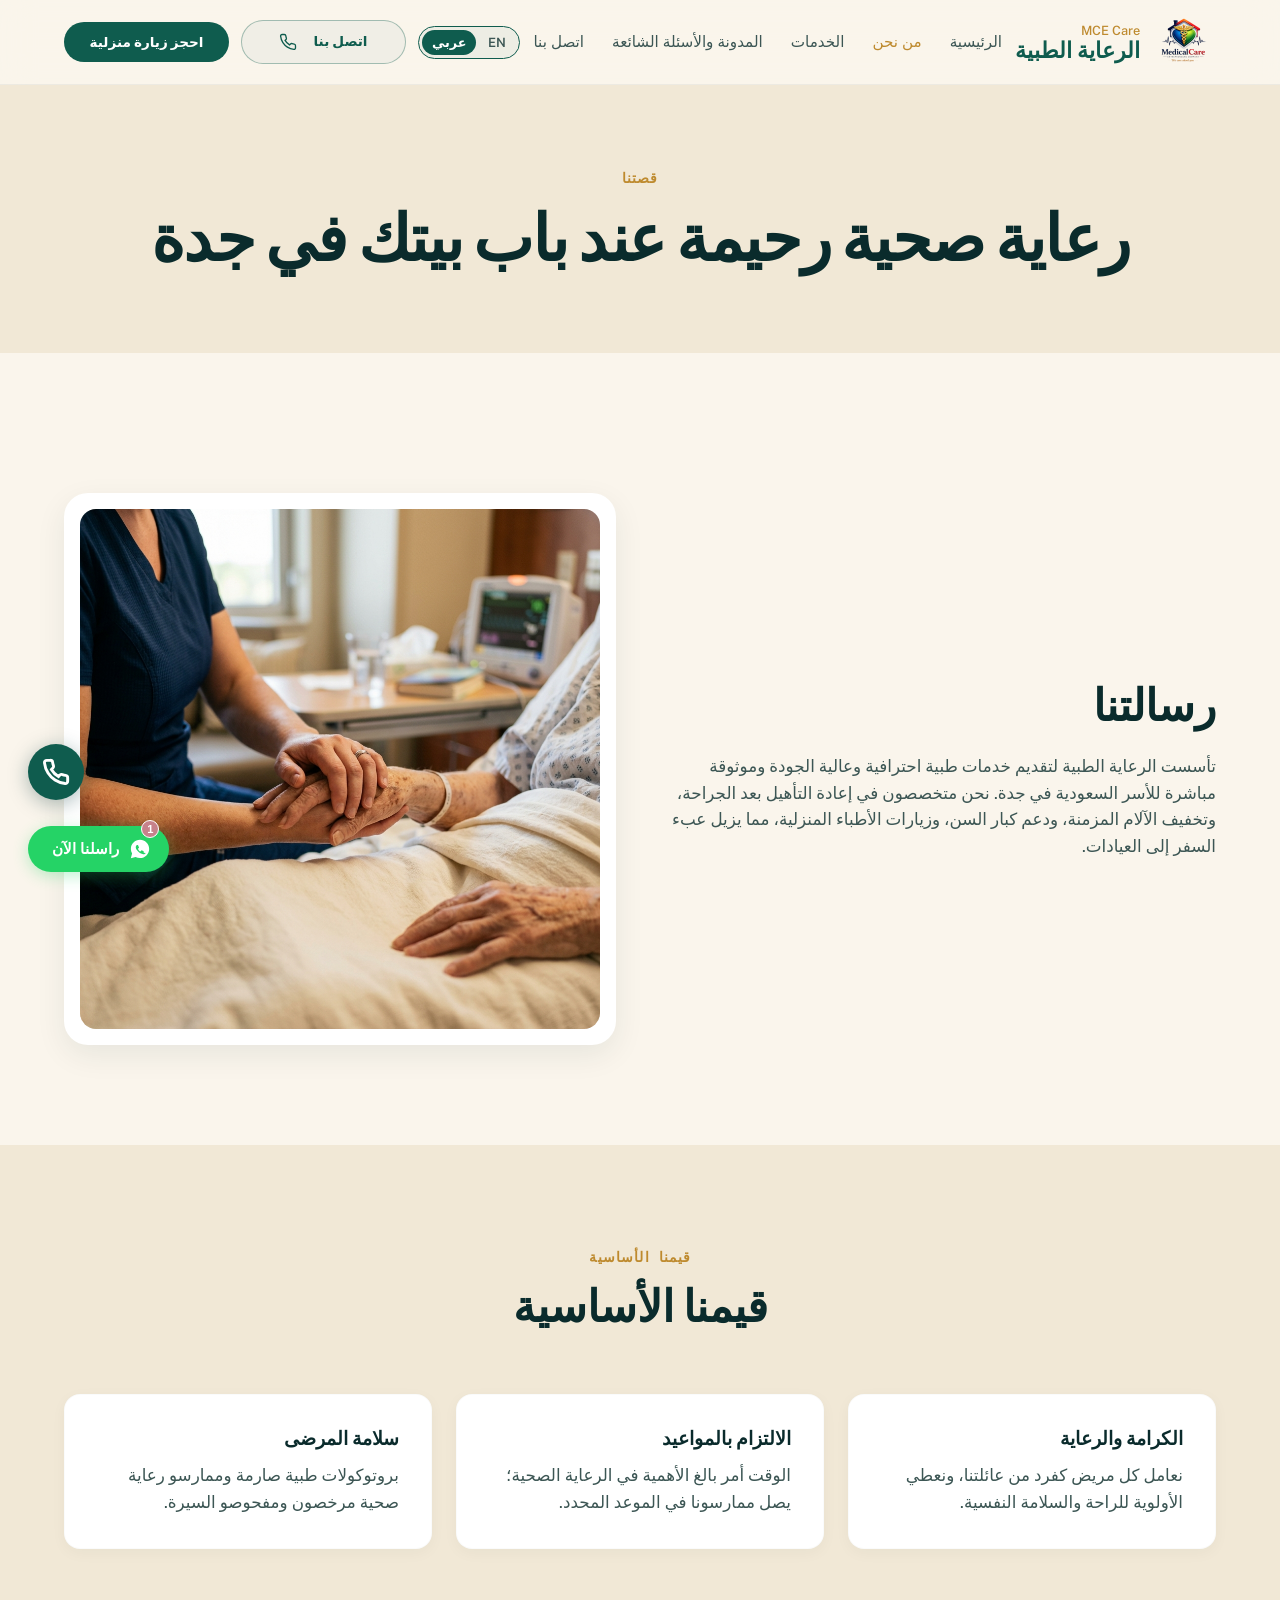
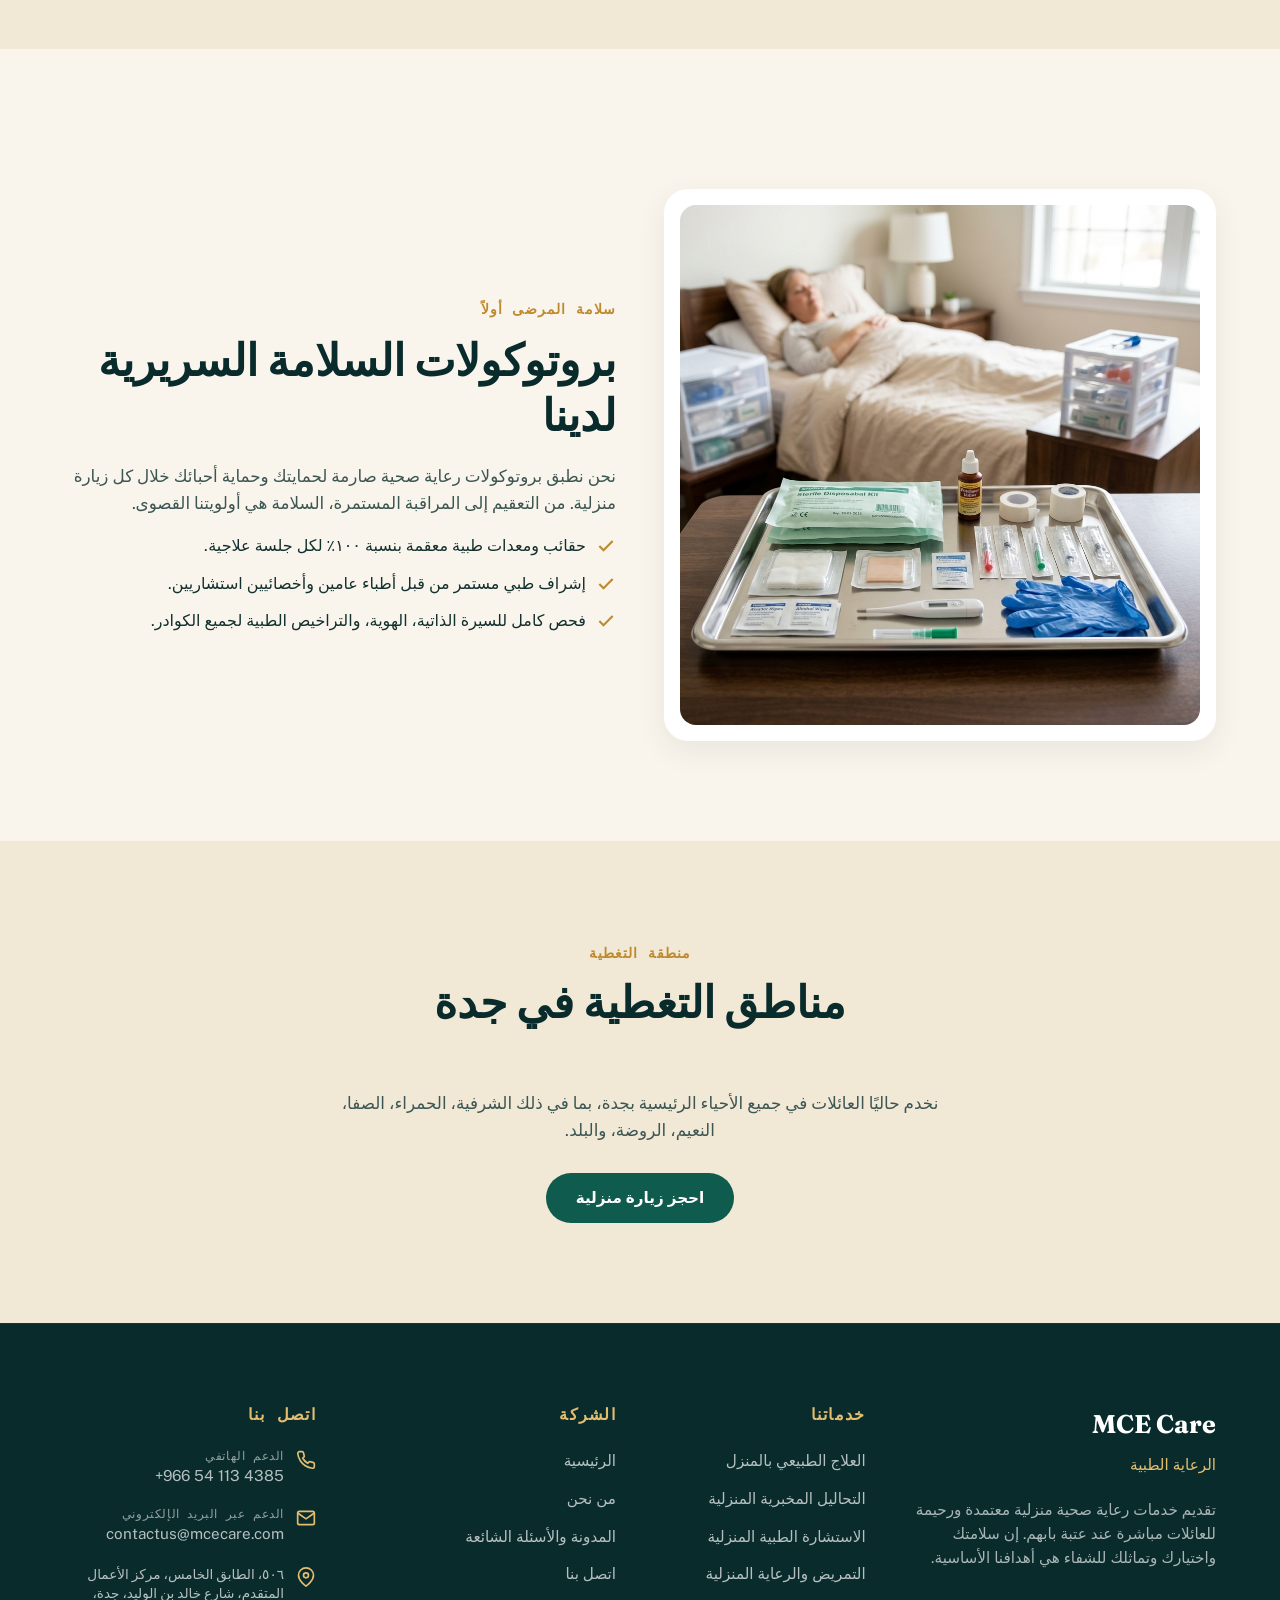
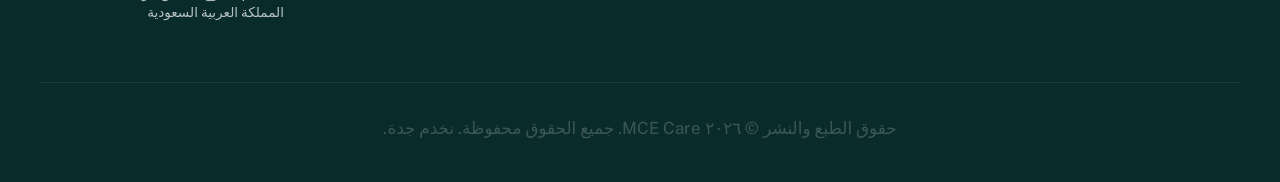
==== about.html @ 20ec8007 "Update trust bar assurances, landline, working hours, address format, remove map, and update Home La" ====
<!DOCTYPE html>
<html lang="ar" data-lang="ar" dir="rtl">
<head>
  <!-- Google tag (gtag.js) -->
  <script async src="https://www.googletagmanager.com/gtag/js?id=G-7KEHY1FRST"></script>
  <script>
    window.dataLayer = window.dataLayer || [];
    function gtag(){dataLayer.push(arguments);}
    gtag('js', new Date());

    gtag('config', 'G-7KEHY1FRST');
  </script>
  <meta charset="UTF-8">
  <meta name="viewport" content="width=device-width, initial-scale=1.0">
  
  <!-- Basic SEO -->
  <title>About Us | MCE Care Home Healthcare Jeddah</title>
  <meta name="description" content="Learn about MCE Care's mission, values, and verified healthcare professionals offering home visit services across Jeddah.">
  <meta name="keywords" content="about MCE Care, home healthcare jeddah, home nursing jeddah, medical team jeddah">
  <meta name="author" content="MCE Care">

  <!-- Inline Script to Prevent FOUC -->
  <script>
    (function() {
      const savedLang = localStorage.getItem('preferred-lang') || 'ar';
      document.documentElement.setAttribute('lang', savedLang);
      document.documentElement.setAttribute('data-lang', savedLang);
      document.documentElement.setAttribute('dir', savedLang === 'ar' ? 'rtl' : 'ltr');
    })();
  </script>

  <!-- Favicon -->
  <link rel="icon" type="image/png" href="Public/fav.png">

  <!-- Google Fonts -->
  <link rel="preconnect" href="https://fonts.googleapis.com">
  <link rel="preconnect" href="https://fonts.gstatic.com" crossorigin>
  <link href="https://fonts.googleapis.com/css2?family=Fraunces:ital,opsz,wght@0,9..144,400..700;1,9..144,400..700&family=IBM+Plex+Mono:wght@400;500;600&family=Public+Sans:ital,wght@0,300..900;1,300..900&display=swap" rel="stylesheet">

  <!-- Stylesheet -->
  <link rel="stylesheet" href="css/style.css?v=2">
</head>
<body>

  <!-- Preloader Screen -->
  <div id="preloader" aria-label="Loading Website" role="status" aria-live="polite">
    <div class="preloader-content">
      <img src="Public/presentlogo.png" alt="MCE Care Logo" class="preloader-logo">
      <div class="preloader-spinner-container">
        <div class="preloader-spinner"></div>
      </div>
    </div>
  </div>

  <!-- HEADER -->
  <header class="header" role="banner">
    <div class="container header-container">
      <a href="index.html" class="logo" aria-label="MCE Care Home Page">
        <img src="Public/presentlogo.png" alt="MCE Care Logo" class="logo-img">
        <span class="logo-text">
          <span class="logo-text-en">MCE Care</span>
          <span class="logo-arabic">الرعاية الطبية</span>
        </span>
      </a>

      <nav class="nav-desktop" role="navigation" aria-label="Desktop Navigation">
        <a href="index.html" class="nav-link" data-i18n="nav_home">Home</a>
        <a href="about.html" class="nav-link" data-i18n="nav_about">About Us</a>
        <a href="services.html" class="nav-link" data-i18n="nav_services">Services</a>
        <a href="blogs.html" class="nav-link" data-i18n="nav_blogs">Blogs & FAQ</a>
        <a href="contact.html" class="nav-link" data-i18n="nav_contact">Contact Us</a>
      </nav>

      <div class="header-actions-group">
        <div class="lang-toggle-pill" role="group" aria-label="Language selection">
          <button id="lang-btn-en" class="lang-toggle-btn" aria-label="Switch to English">EN</button>
          <button id="lang-btn-ar" class="lang-toggle-btn active" aria-label="Switch to Arabic">عربي</button>
        </div>
        <a href="tel:PHONE_PLACEHOLDER" class="btn btn-secondary header-cta-phone" aria-label="Call support line">
          <svg width="18" height="18" viewBox="0 0 24 24" fill="none" stroke="currentColor" stroke-width="1.75" style="display:inline-block; vertical-align: middle; margin-inline-end: 8px;">
            <path d="M22 16.92v3a2 2 0 0 1-2.18 2 19.79 19.79 0 0 1-8.63-3.07 19.5 19.5 0 0 1-6-6 19.79 19.79 0 0 1-3.07-8.67A2 2 0 0 1 4.11 2h3a2 2 0 0 1 2 1.72 12.84 12.84 0 0 0 .7 2.81 2 2 0 0 1-.45 2.11L8.09 9.91a16 16 0 0 0 6 6l1.27-1.27a2 2 0 0 1 2.11-.45 12.84 12.84 0 0 0 2.81.7A2 2 0 0 1 22 16.92z"/>
          </svg>
          <span data-i18n="btn_call">Call Us</span>
        </a>
        <button class="btn btn-primary header-cta open-modal-btn" data-i18n="btn_book">Book Now</button>
        <button id="nav-toggle-btn" class="nav-toggle" aria-expanded="false" aria-controls="mobile-menu" aria-label="Open navigation menu">
          <svg viewBox="0 0 24 24" fill="none" stroke="currentColor" stroke-width="2.5"><path d="M4 6h16M4 12h16M4 18h16"></path></svg>
        </button>
      </div>
    </div>
  </header>

  <!-- Mobile Overlay Navigation -->
  <div class="nav-mobile-overlay" id="mobile-menu" aria-hidden="true" role="dialog" aria-modal="true" aria-label="Mobile Navigation Menu">
    <button id="nav-close-btn" class="nav-mobile-close" aria-label="Close navigation menu">
      <svg fill="none" stroke="currentColor" viewBox="0 0 24 24" xmlns="http://www.w3.org/2000/svg">
        <path stroke-linecap="round" stroke-linejoin="round" stroke-width="2.5" d="M6 18L18 6M6 6l12 12"></path>
      </svg>
    </button>
    <a href="index.html" class="nav-link mobile-nav-item" data-i18n="nav_home">Home</a>
    <a href="about.html" class="nav-link mobile-nav-item" data-i18n="nav_about">About Us</a>
    <a href="services.html" class="nav-link mobile-nav-item" data-i18n="nav_services">Services</a>
    <a href="blogs.html" class="nav-link mobile-nav-item" data-i18n="nav_blogs">Blogs & FAQ</a>
    <a href="contact.html" class="nav-link mobile-nav-item" data-i18n="nav_contact">Contact Us</a>
    <button class="btn btn-primary open-modal-btn mobile-nav-item" style="width: 100%; max-width: 280px; margin-top: 16px;" data-i18n="btn_book">Book Now</button>
  </div>

  <main role="main">
    
    <!-- ABOUT HERO -->
    <section class="about-hero">
      <div class="container">
        <span class="hero-eyebrow" data-i18n="about_eyebrow">Our Story</span>
        <h1 class="hero-title" style="margin-top: 12px;" data-i18n="about_title">Compassionate care at your doorstep in Jeddah</h1>
      </div>
    </section>

    <!-- MISSION & VALUES -->
    <section class="container section-padding reveal">
      <div class="about-grid">
        <div>
          <h2 class="section-title" style="margin-bottom: 20px;" data-i18n="about_mission_title">Our Mission</h2>
          <p data-i18n="about_mission_desc">Medical Care exists to bring professional, high-quality, and reliable medical services directly to families in Jeddah. We specialize in post-surgery rehabilitation, chronic pain relief, elderly support, and home doctor visits, removing the physical burden of clinic travel.</p>
        </div>
        <div class="photo-frame">
          <img src="Public/compassionate_care.png" alt="Healthcare provider holding patient's hand" loading="lazy">
        </div>
      </div>
    </section>

    <!-- CORE VALUES -->
    <section class="how-section section-padding reveal">
      <div class="container">
        <div class="section-header">
          <span class="section-eyebrow" data-i18n="about_values_title">Our Core Values</span>
          <h2 class="section-title" data-i18n="about_values_title">Our Core Values</h2>
        </div>
        <div class="values-grid">
          <div class="value-card stagger-item">
            <h3 style="color: var(--teal-deep); margin-bottom: 12px;" data-i18n="value_dignity_title">Dignity & Care</h3>
            <p data-i18n="value_dignity_desc">We treat every patient like family, prioritizing comfort and emotional well-being.</p>
          </div>
          <div class="value-card stagger-item">
            <h3 style="color: var(--teal-deep); margin-bottom: 12px;" data-i18n="value_punctuality_title">Punctuality</h3>
            <p data-i18n="value_punctuality_desc">Time is critical in healthcare; our professionals arrive as scheduled.</p>
          </div>
          <div class="value-card stagger-item">
            <h3 style="color: var(--teal-deep); margin-bottom: 12px;" data-i18n="value_safety_title">Patient Safety</h3>
            <p data-i18n="value_safety_desc">Strict medical protocols and verified licensed healthcare practitioners.</p>
          </div>
        </div>
      </div>
    </section>

    <!-- CLINICAL SAFETY STANDARDS -->
    <section class="container section-padding reveal">
      <div class="about-grid">
        <div class="photo-frame">
          <img src="Public/clinical_safety.png" alt="Sterile clinical equipment" loading="lazy">
        </div>
        <div>
          <span class="hero-eyebrow" data-i18n="about_safety_eyebrow">Patient Safety First</span>
          <h2 class="section-title" style="margin-top: 12px; margin-bottom: 20px;" data-i18n="about_safety_title">Our Clinical Safety Protocols</h2>
          <p style="margin-bottom: 16px;" data-i18n="about_safety_desc">We enforce strict healthcare protocols to protect you and your loved ones during every home visit. From sanitization to continuous monitoring, safety is our top priority.</p>
          <ul style="list-style: none; display: flex; flex-direction: column; gap: 12px;">
            <li style="display: flex; align-items: flex-start; gap: 10px;">
              <svg width="20" height="20" viewBox="0 0 24 24" fill="none" stroke="var(--gold)" stroke-width="2.5" style="flex-shrink:0; margin-top:3px;"><polyline points="20 6 9 17 4 12"/></svg>
              <span data-i18n="about_safety_pt1">100% sterilized medical kits for every session.</span>
            </li>
            <li style="display: flex; align-items: flex-start; gap: 10px;">
              <svg width="20" height="20" viewBox="0 0 24 24" fill="none" stroke="var(--gold)" stroke-width="2.5" style="flex-shrink:0; margin-top:3px;"><polyline points="20 6 9 17 4 12"/></svg>
              <span data-i18n="about_safety_pt2">Continuous oversight by senior general physicians.</span>
            </li>
            <li style="display: flex; align-items: flex-start; gap: 10px;">
              <svg width="20" height="20" viewBox="0 0 24 24" fill="none" stroke="var(--gold)" stroke-width="2.5" style="flex-shrink:0; margin-top:3px;"><polyline points="20 6 9 17 4 12"/></svg>
              <span data-i18n="about_safety_pt3">Full background, identity, and licensing checks for all staff.</span>
            </li>
          </ul>
        </div>
      </div>
    </section>

    <!-- COVERAGE AREA -->
    <section class="how-section section-padding reveal">
      <div class="container" style="text-align: center;">
        <div class="section-header">
          <span class="section-eyebrow" data-i18n="hero_stat_cities_lbl">Coverage</span>
          <h2 class="section-title" data-i18n="about_coverage_title">Jeddah Coverage Areas</h2>
        </div>
        <p style="max-width: 600px; margin: 0 auto 30px auto;" data-i18n="about_coverage_desc">We currently serve families across all major districts of Jeddah, including Al-Sharafeyah, Al-Hamra, Al-Safa, Al-Naeem, Al-Rawdah, and Al-Balad.</p>
        <button class="btn btn-primary open-modal-btn" data-i18n="btn_book">Book Now</button>
      </div>
    </section>

  </main>

  <!-- FOOTER -->
  <footer class="footer" role="contentinfo">
    <div class="container footer-grid">
      <div class="footer-col">
        <div class="footer-logo">
          <span class="footer-logo-text">MCE Care</span>
          <span class="footer-logo-arabic">الرعاية الطبية</span>
        </div>
        <p class="footer-blurb" data-i18n="footer_blurb">Providing families with certified and compassionate home healthcare services directly at your doorstep. Your health, safety, and recovery are our primary goals.</p>
      </div>
      <div class="footer-col">
        <h3 class="footer-col-title" data-i18n="footer_title_services">Our Services</h3>
        <ul class="footer-links">
          <li><a href="services.html" class="footer-link" data-i18n="service_1_title">Physiotherapy at Home</a></li>
          <li><a href="services.html" class="footer-link" data-i18n="service_2_title">Home Lab Tests</a></li>
          <li><a href="services.html" class="footer-link" data-i18n="service_3_title">Home Consultation</a></li>
          <li><a href="services.html" class="footer-link" data-i18n="service_4_title">Home Caretaker</a></li>
        </ul>
      </div>
      <div class="footer-col">
        <h3 class="footer-col-title" data-i18n="footer_title_company">Company</h3>
        <ul class="footer-links">
          <li><a href="index.html" class="footer-link" data-i18n="nav_home">Home</a></li>
          <li><a href="about.html" class="footer-link" data-i18n="nav_about">About Us</a></li>
          <li><a href="blogs.html" class="footer-link" data-i18n="nav_blogs">Blogs & FAQ</a></li>
          <li><a href="contact.html" class="footer-link" data-i18n="nav_contact">Contact Us</a></li>
        </ul>
      </div>
      <div class="footer-col">
        <h3 class="footer-col-title" data-i18n="footer_title_contact">Contact Us</h3>
        <div class="footer-contact-item">
          <svg class="footer-contact-icon" width="20" height="20" viewBox="0 0 24 24" fill="none" stroke="currentColor" stroke-width="2" aria-hidden="true"><path d="M22 16.92v3a2 2 0 0 1-2.18 2 19.79 19.79 0 0 1-8.63-3.07 19.5 19.5 0 0 1-6-6 19.79 19.79 0 0 1-3.07-8.67A2 2 0 0 1 4.11 2h3a2 2 0 0 1 2 1.72 12.84 12.84 0 0 0 .7 2.81 2 2 0 0 1-.45 2.11L8.09 9.91a16 16 0 0 0 6 6l1.27-1.27a2 2 0 0 1 2.11-.45 12.84 12.84 0 0 0 2.81.7A2 2 0 0 1 22 16.92z"/></svg>
          <div>
            <div class="stat-label" data-i18n="footer_phone_lbl">Phone Support</div>
            <a href="tel:PHONE_PLACEHOLDER" class="phone-number">+966 54 113 4385</a>
          </div>
        </div>
        <div class="footer-contact-item">
          <svg class="footer-contact-icon" width="20" height="20" viewBox="0 0 24 24" fill="none" stroke="currentColor" stroke-width="2" aria-hidden="true"><path d="M4 4h16c1.1 0 2 .9 2 2v12c0 1.1-.9 2-2 2H4c-1.1 0-2-.9-2-2V6c0-1.1.9-2 2-2z"/><polyline points="22,6 12,13 2,6"/></svg>
          <div>
            <div class="stat-label" data-i18n="footer_email_lbl">Email Support</div>
            <a href="mailto:contactus@mcecare.com">contactus@mcecare.com</a>
          </div>
        </div>
        <div class="footer-contact-item">
          <svg class="footer-contact-icon" width="20" height="20" viewBox="0 0 24 24" fill="none" stroke="currentColor" stroke-width="2" aria-hidden="true"><path d="M21 10c0 7-9 13-9 13s-9-6-9-13a9 9 0 0 1 18 0z"/><circle cx="12" cy="10" r="3"/></svg>
          <div>
            <address style="font-style: normal; font-size: 0.85rem;" data-i18n="footer_address">
              506, 5th Floor, Advanced Business Center, Khaled Ibn Al Walid, Jeddah, KSA
            </address>
          </div>
        </div>
      </div>
    </div>
    <div class="container footer-bottom">
      <p data-i18n="footer_copyright">Copyright © 2026 MCE Care. All rights reserved. Serving Jeddah.</p>
    </div>
  </footer>

  <!-- STICKY MOBILE BOTTOM BAR -->
  <div class="sticky-mobile-bar" role="complementary" aria-label="Quick Actions">
    <div class="sticky-mobile-bar-container">
      <a href="#" class="btn btn-gold whatsapp-general-link" data-i18n="btn_book">Book Now</a>
      <a href="tel:PHONE_PLACEHOLDER" class="btn btn-secondary" style="color:var(--white); border-color:var(--white);" data-i18n="btn_call">Call Now</a>
    </div>
  </div>

  <!-- STACKED FLOATING CTAS -->
  <div class="floating-ctas-container">
    <a href="tel:PHONE_PLACEHOLDER" class="call-float" aria-label="Call MCE Care support team">
      <svg width="24" height="24" viewBox="0 0 24 24" fill="none" stroke="currentColor" stroke-width="2.5"><path d="M22 16.92v3a2 2 0 0 1-2.18 2 19.79 19.79 0 0 1-8.63-3.07 19.5 19.5 0 0 1-6-6 19.79 19.79 0 0 1-3.07-8.67A2 2 0 0 1 4.11 2h3a2 2 0 0 1 2 1.72 12.84 12.84 0 0 0 .7 2.81 2 2 0 0 1-.45 2.11L8.09 9.91a16 16 0 0 0 6 6l1.27-1.27a2 2 0 0 1 2.11-.45 12.84 12.84 0 0 0 2.81.7A2 2 0 0 1 22 16.92z"/></svg>
    </a>
  </div>

  <!-- Premium WhatsApp Chat Widget -->
  <div id="whatsapp-widget" class="wa-widget-container">
    <button id="wa-widget-btn" class="wa-widget-toggle" aria-label="Open WhatsApp Chat">
      <span class="wa-widget-badge">1</span>
      <svg viewBox="0 0 24 24" fill="currentColor" width="22" height="22"><path d="M12.012 2c-5.506 0-9.988 4.482-9.988 9.988 0 1.76.458 3.473 1.332 4.988L2 22l5.176-1.357c1.467.8 3.12 1.22 4.826 1.22l.012.001c5.506 0 9.988-4.482 9.988-9.988C22 6.482 17.518 2 12.012 2zm6.262 14.281c-.256.725-1.488 1.32-2.031 1.394-.488.066-1.125.138-3.238-.737-2.693-1.116-4.431-3.86-4.569-4.043-.131-.188-1.075-1.438-1.075-2.738 0-1.306.675-1.944.919-2.2.206-.219.544-.331.875-.331.112 0 .212.006.3.012.262.012.394.031.569.45.219.525.75 1.831.812 1.962.062.131.106.281.019.456-.088.175-.162.281-.319.462-.156.181-.331.406-.475.544-.162.156-.331.325-.144.65.188.319.831 1.369 1.781 2.219.144.131.25.162.394.212.188.062.375.05.519-.012.144-.062.619-.719.787-.962.169-.244.338-.2.569-.112.231.088 1.469.694 1.719.819.25.125.419.188.481.294.063.106.063.613-.193 1.338z"/></svg>
      <span class="wa-btn-text" data-i18n="wa_chat_btn">Chat with us</span>
    </button>
    
    <div id="wa-chat-window" class="wa-chat-card">
      <div class="wa-chat-header">
        <div class="wa-chat-avatar">
          <svg viewBox="0 0 24 24" fill="none" stroke="currentColor" stroke-width="2" width="22" height="22"><path d="M16 21v-2a4 4 0 0 0-4-4H6a4 4 0 0 0-4 4v2"/><circle cx="9" cy="7" r="4"/><path d="M22 21v-2a4 4 0 0 0-3-3.87"/><path d="M16 3.13a4 4 0 0 1 0 7.75"/></svg>
          <span class="wa-online-dot"></span>
        </div>
        <div class="wa-chat-header-info">
          <div class="wa-chat-name">MCE Care Support</div>
          <div class="wa-chat-status" data-i18n="wa_online_status">Typically replies in minutes</div>
        </div>
        <button id="wa-chat-close" class="wa-chat-close-btn" aria-label="Close Chat Window">&times;</button>
      </div>
      
      <div class="wa-chat-body">
        <div class="wa-chat-bubble">
          <div class="wa-chat-sender">MCE Care Coordinator</div>
          <div class="wa-chat-message" data-i18n="wa_welcome_msg">Hello! How can we help you today with your home healthcare booking?</div>
          <div class="wa-chat-time">Just now</div>
        </div>
      </div>
      
      <div class="wa-chat-footer">
        <a href="#" class="btn btn-primary wa-start-chat-btn whatsapp-general-link">
          <svg viewBox="0 0 24 24" fill="currentColor" width="20" height="20" style="display:inline-block; margin-inline-end: 8px; vertical-align: middle;"><path d="M12.012 2c-5.506 0-9.988 4.482-9.988 9.988 0 1.76.458 3.473 1.332 4.988L2 22l5.176-1.357c1.467.8 3.12 1.22 4.826 1.22l.012.001c5.506 0 9.988-4.482 9.988-9.988C22 6.482 17.518 2 12.012 2zm6.262 14.281c-.256.725-1.488 1.32-2.031 1.394-.488.066-1.125.138-3.238-.737-2.693-1.116-4.431-3.86-4.569-4.043-.131-.188-1.075-1.438-1.075-2.738 0-1.306.675-1.944.919-2.2.206-.219.544-.331.875-.331.112 0 .212.006.3.012.262.012.394.031.569.45.219.525.75 1.831.812 1.962.062.131.106.281.019.456-.088.175-.162.281-.319.462-.156.181-.331.406-.475.544-.162.156-.331.325-.144.65.188.319.831 1.369 1.781 2.219.144.131.25.162.394.212.188.062.375.05.519-.012.144-.062.619-.719.787-.962.169-.244.338-.2.569-.112.231.088 1.469.694 1.719.819.25.125.419.188.481.294.063.106.063.613-.193 1.338z"/></svg>
          <span data-i18n="wa_start_chat">Start Chat on WhatsApp</span>
        </a>
      </div>
    </div>
  </div>

  <!-- BOOKING LEAD MODAL -->
  <div id="booking-modal" class="modal-overlay" aria-hidden="true" role="dialog" aria-modal="true" aria-labelledby="modal-title">
    <div class="modal-card" role="document">
      <button id="modal-close-btn" class="modal-close" aria-label="Close booking modal">
        <svg viewBox="0 0 24 24" fill="none" stroke="currentColor" stroke-width="2"><path d="M18 6L6 18M6 6l12 12"></path></svg>
      </button>
      <div id="modal-form-content">
        <h2 id="modal-title" class="modal-title" data-i18n="modal_title">Book a Home Visit</h2>
        <p class="modal-desc" data-i18n="modal_desc">Fill in the form to notify our medical coordinator and start your booking process.</p>
        <form id="booking-form">
          <div class="form-row">
            <div class="form-group">
              <label class="form-label" for="booking-name" data-i18n="form_name_lbl">Full Name *</label>
              <input type="text" id="booking-name" name="name" class="form-input" data-i18n="form_name_placeholder" required aria-required="true">
            </div>
            <div class="form-group">
              <label class="form-label" for="booking-phone" data-i18n="form_phone_lbl">Phone Number (Saudi Arabia) *</label>
              <input type="tel" id="booking-phone" name="phone" class="form-input" data-i18n="form_phone_placeholder" required aria-required="true">
            </div>
          </div>
          <div class="form-row">
            <div class="form-group">
              <label class="form-label" for="booking-service" data-i18n="form_service_lbl">Select Service *</label>
              <select id="booking-service" name="service" class="form-select" required aria-required="true">
                <option value="" disabled selected data-i18n="form_service_placeholder">Choose a service</option>
                <option value="Home Caregiver" data-i18n="service_4_title">Home Caregiver</option>
                <option value="Physiotherapy" data-i18n="service_1_title">Physiotherapy at Home</option>
                <option value="Home Lab Tests" data-i18n="service_2_title">Home Lab Tests</option>
                <option value="Home Consultation" data-i18n="service_3_title">Home Consultation</option>
              </select>
            </div>
            <div class="form-group">
              <label class="form-label" for="booking-gender" data-i18n="form_gender_lbl">Provider Gender Preference</label>
              <select id="booking-gender" name="gender_preference" class="form-select">
                <option value="None" data-i18n="form_gender_opt_none">No Preference</option>
                <option value="Female" data-i18n="form_gender_opt_female">Female Practitioner</option>
                <option value="Male" data-i18n="form_gender_opt_male">Male Practitioner</option>
              </select>
            </div>
          </div>
          <div class="form-row">
            <div class="form-group">
              <label class="form-label" for="booking-city" data-i18n="form_city_lbl">City *</label>
              <select id="booking-city" name="city" class="form-select" required aria-required="true">
                <option value="" disabled selected data-i18n="form_city_placeholder">Select your city</option>
                <option value="Jeddah" data-i18n="Jeddah">Jeddah</option>
              </select>
            </div>
            <div class="form-group">
              <label class="form-label" for="booking-date" data-i18n="form_date_lbl">Preferred Date</label>
              <input type="date" id="booking-date" name="preferred_date" class="form-input">
            </div>
          </div>
          <div class="form-group">
            <label class="form-label" for="booking-message" data-i18n="form_msg_lbl">Your Message</label>
            <textarea id="booking-message" name="message" class="form-textarea" data-i18n="form_msg_placeholder"></textarea>
          </div>
          <button type="submit" class="btn btn-primary modal-submit-btn" data-i18n="form_submit">Confirm Booking</button>
        </form>
      </div>
      <div id="modal-success-content" class="modal-success-content" role="status" aria-live="polite">
        <div class="success-icon-wrapper">
          <svg width="40" height="40" viewBox="0 0 24 24" fill="none" stroke="currentColor" stroke-width="3"><polyline points="20 6 9 17 4 12"></polyline></svg>
        </div>
        <h2 class="success-title" data-i18n="success_title">Request Received</h2>
        <p id="success-desc-render" class="success-desc" data-i18n="success_desc"></p>
      </div>
    </div>
  </div>

  <script src="js/app.js?v=2"></script>
</body>
</html>
---- css/style.css ----
/* ----------------------------------------------------
   DESIGN SYSTEM & TOKENS
   ---------------------------------------------------- */
:root {
  /* Palette */
  --bg: #FAF5EC;          /* warm sand page background */
  --bg-alt: #F1E8D6;      /* secondary section background */
  --ink: #12302F;         /* primary text */
  --ink-soft: #3C5654;    /* secondary text */
  --teal: #0F5C4E;        /* primary brand color (emerald/teal) */
  --teal-deep: #0A2B2C;   /* headlines, dark sections */
  --teal-light: #1E6360;  /* hover states */
  --gold: #BE8A2E;        /* accent — eyebrows, numerals, icons */
  --gold-light: #E3BE6F;  /* accent on dark backgrounds */
  --rose: #C6828B;        /* tertiary accent */
  --white: #FFFFFF;

  /* Typography */
  --font-display: 'Fraunces', Georgia, serif;
  --font-body: 'Public Sans', system-ui, -apple-system, sans-serif;
  --font-mono: 'IBM Plex Mono', monospace;

  /* Shapes & Shadows */
  --radius-sm: 8px;
  --radius-md: 16px;
  --radius-lg: 24px;
  --radius-pill: 999px;
  --shadow-sm: 0 4px 15px rgba(18, 48, 47, 0.04);
  --shadow-md: 0 10px 30px rgba(18, 48, 47, 0.08);
  --shadow-lg: 0 20px 50px -15px rgba(18, 48, 47, 0.16);

  /* Transitions */
  --transition-fast: 0.25s cubic-bezier(0.25, 0.8, 0.25, 1);
  --transition-normal: 0.4s cubic-bezier(0.25, 0.8, 0.25, 1);
}

/* Prevent translation flash / FOUC */
[data-i18n], [data-i18n-html] {
  visibility: hidden;
}
html.translations-loaded [data-i18n], html.translations-loaded [data-i18n-html] {
  visibility: visible;
}

/* Preloader styles */
#preloader {
  position: fixed;
  top: 0;
  left: 0;
  width: 100vw;
  height: 100vh;
  background-color: #FAF5EC; /* matches var(--bg) */
  z-index: 99999;
  display: flex;
  align-items: center;
  justify-content: center;
  opacity: 1;
  visibility: visible;
  transition: opacity 0.6s cubic-bezier(0.25, 1, 0.5, 1), visibility 0.6s cubic-bezier(0.25, 1, 0.5, 1);
}
#preloader.fade-out {
  opacity: 0;
  visibility: hidden;
  pointer-events: none;
}
.preloader-content {
  display: flex;
  flex-direction: column;
  align-items: center;
  gap: 24px;
}
.preloader-logo {
  height: 180px;
  width: auto;
  object-fit: contain;
  animation: preloader-bounce 1.5s ease-in-out infinite alternate;
}
.preloader-spinner-container {
  width: 140px;
  height: 4px;
  background-color: rgba(15, 92, 78, 0.1);
  border-radius: 2px;
  overflow: hidden;
  position: relative;
}
.preloader-spinner {
  width: 60px;
  height: 100%;
  background-color: #0F5C4E; /* matches var(--teal) */
  position: absolute;
  left: -60px;
  border-radius: 2px;
  animation: preloader-loading 1.5s cubic-bezier(0.4, 0, 0.2, 1) infinite;
}
@keyframes preloader-loading {
  0% { left: -60px; }
  100% { left: 140px; }
}
@keyframes preloader-bounce {
  0% { transform: translateY(0); }
  100% { transform: translateY(-8px); }
}

/* Force phone numbers & WhatsApp links to remain LTR */
.phone-number, [href^="tel:"], [href^="https://wa.me"] {
  direction: ltr !important;
  unicode-bidi: embed;
  display: inline-block;
}

/* ----------------------------------------------------
   BASE STYLES & RESET
   ---------------------------------------------------- */
*, *::before, *::after {
  box-sizing: border-box;
  margin: 0;
  padding: 0;
}

html {
  scroll-behavior: smooth;
  background-color: var(--bg);
  color: var(--ink);
  font-family: var(--font-body);
  font-size: 16px;
  line-height: 1.6;
  -webkit-font-smoothing: antialiased;
  -moz-osx-font-smoothing: grayscale;
}

body {
  overflow-x: hidden;
}

button:focus-visible,
a:focus-visible,
input:focus-visible,
select:focus-visible,
textarea:focus-visible {
  outline: 3px solid var(--gold);
  outline-offset: 3px;
}

h1, h2, h3, h4 {
  font-family: var(--font-display);
  color: var(--teal-deep);
  font-weight: 700;
  line-height: 1.25;
}

p {
  color: var(--ink-soft);
  font-size: 1.05rem;
}

a {
  color: inherit;
  text-decoration: none;
  transition: color var(--transition-fast);
}

img, svg {
  max-width: 100%;
  display: block;
}

/* ----------------------------------------------------
   LAYOUT UTILITIES
   ---------------------------------------------------- */
.container {
  width: 100%;
  max-width: 1200px;
  margin-left: auto;
  margin-right: auto;
  padding-left: 24px;
  padding-right: 24px;
}

.section-padding {
  padding-top: 100px;
  padding-bottom: 100px;
}

@media (max-width: 760px) {
  .section-padding {
    padding-top: 70px;
    padding-bottom: 70px;
  }
}

.badge-gold {
  display: inline-flex;
  align-items: center;
  background-color: rgba(190, 138, 46, 0.12);
  color: var(--teal-deep);
  font-family: var(--font-mono);
  font-size: 0.75rem;
  font-weight: 600;
  padding: 6px 16px;
  border-radius: var(--radius-pill);
  text-transform: uppercase;
  letter-spacing: 0.05em;
}

.badge-rose {
  display: inline-flex;
  align-items: center;
  background-color: rgba(198, 130, 139, 0.15);
  color: var(--teal-deep);
  font-family: var(--font-mono);
  font-size: 0.75rem;
  font-weight: 600;
  padding: 6px 16px;
  border-radius: var(--radius-pill);
  text-transform: uppercase;
  letter-spacing: 0.05em;
}

.badge-price {
  display: inline-flex;
  align-items: center;
  background-color: var(--white);
  color: var(--gold);
  border: 1.5px solid var(--gold);
  font-family: var(--font-mono);
  font-size: 0.75rem;
  font-weight: 600;
  padding: 5px 14px;
  border-radius: var(--radius-pill);
  text-transform: uppercase;
  letter-spacing: 0.05em;
}

.service-badges {
  display: flex;
  gap: 8px;
  flex-wrap: wrap;
  margin-top: auto;
}

.btn {
  display: inline-flex;
  align-items: center;
  justify-content: center;
  font-family: var(--font-body);
  font-size: 0.95rem;
  font-weight: 600;
  padding: 14px 28px;
  border-radius: var(--radius-pill);
  border: 2px solid transparent;
  cursor: pointer;
  transition: all var(--transition-fast);
  text-align: center;
}

.btn-primary {
  background-color: var(--teal);
  color: var(--white);
}

.btn-primary:hover {
  background-color: var(--teal-light);
  transform: translateY(-1px);
  box-shadow: 0 4px 15px rgba(15, 92, 78, 0.2);
}

.btn-secondary {
  background-color: transparent;
  border-color: var(--teal);
  color: var(--teal);
}

.btn-secondary:hover {
  background-color: rgba(15, 61, 62, 0.06);
}

.btn-gold {
  background-color: var(--gold);
  color: var(--white);
}

.btn-gold:hover {
  background-color: #a87925;
  transform: translateY(-1px);
  box-shadow: 0 4px 15px rgba(190, 138, 46, 0.2);
}

/* ----------------------------------------------------
   PREMIUM ANIMATIONS (SCROLL-DRIVEN & STAGGERED)
   ---------------------------------------------------- */
.reveal {
  opacity: 0;
  transform: translateY(40px) scale(0.98);
  transition: opacity 0.8s cubic-bezier(0.16, 1, 0.3, 1), transform 0.8s cubic-bezier(0.16, 1, 0.3, 1);
}

.reveal.in {
  opacity: 1;
  transform: translateY(0) scale(1);
}

.stagger-item {
  opacity: 0;
  transform: translateY(24px);
  transition: opacity 0.8s cubic-bezier(0.16, 1, 0.3, 1), transform 0.8s cubic-bezier(0.16, 1, 0.3, 1);
}

.reveal.in .stagger-item {
  opacity: 1;
  transform: translateY(0);
}

.reveal.in .stagger-item:nth-child(1) { transition-delay: 0.1s; }
.reveal.in .stagger-item:nth-child(2) { transition-delay: 0.2s; }
.reveal.in .stagger-item:nth-child(3) { transition-delay: 0.3s; }
.reveal.in .stagger-item:nth-child(4) { transition-delay: 0.4s; }
.reveal.in .stagger-item:nth-child(5) { transition-delay: 0.5s; }
.reveal.in .stagger-item:nth-child(6) { transition-delay: 0.6s; }

/* ----------------------------------------------------
   STICKY HEADER (WITH SHRINK EFFECT)
   ---------------------------------------------------- */
.header {
  position: sticky;
  top: 0;
  z-index: 100;
  background-color: rgba(250, 245, 236, 0.85);
  backdrop-filter: blur(16px);
  -webkit-backdrop-filter: blur(16px);
  border-bottom: 1px solid rgba(18, 48, 47, 0.05);
  transition: background-color var(--transition-fast), box-shadow var(--transition-fast);
}

.header-container {
  display: flex;
  align-items: center;
  justify-content: space-between;
  height: 84px;
  transition: height var(--transition-fast);
}

.header.scrolled {
  background-color: rgba(250, 245, 236, 0.96);
  box-shadow: 0 4px 20px rgba(18, 48, 47, 0.06);
}

.header.scrolled .header-container {
  height: 64px;
}

/* Symmetrical Stacked Bilingual Logo Setup */
.logo {
  display: flex;
  align-items: center;
  gap: 12px;
}

.logo-img {
  height: 64px;
  width: auto;
  object-fit: contain;
  transition: height var(--transition-fast);
}

.header.scrolled .logo-img {
  height: 50px;
}

.logo-text {
  display: flex;
  flex-direction: column;
  align-items: flex-start;
  line-height: 1.1;
}

.logo-text-en {
  font-family: var(--font-display);
  font-weight: 700;
  font-size: 1.8rem;
  color: var(--teal);
  transition: font-size var(--transition-fast);
}

.logo-arabic {
  font-family: var(--font-body);
  font-size: 0.95rem;
  color: var(--gold);
  font-weight: 500;
  white-space: nowrap;
  margin-top: 2px;
}

.header.scrolled .logo-text-en {
  font-size: 1.45rem;
}

.header-cta,
.header-cta-phone {
  min-width: 165px;
  padding: 10px 16px;
  font-size: 0.85rem;
}

.header-cta-phone {
  background-color: rgba(15, 92, 78, 0.04);
  border: 1.5px solid rgba(15, 92, 78, 0.35);
  color: var(--teal);
  transition: all 0.3s cubic-bezier(0.25, 1, 0.5, 1);
  gap: 8px;
}

.header-cta-phone:hover {
  background-color: var(--teal);
  border-color: var(--teal);
  color: var(--white) !important;
  transform: translateY(-2px);
  box-shadow: 0 4px 12px rgba(15, 92, 78, 0.18);
}

.header-cta-phone svg {
  transition: transform 0.3s ease;
  stroke: currentColor;
}

.header-cta-phone:hover svg {
  transform: scale(1.15) rotate(15deg);
}

.nav-desktop {
  display: flex;
  align-items: center;
  gap: 28px;
}

.nav-link {
  font-weight: 500;
  color: var(--ink-soft);
  font-size: 0.95rem;
  position: relative;
  padding: 6px 0;
}

.nav-link::after {
  content: '';
  position: absolute;
  bottom: 0;
  left: 0;
  width: 0;
  height: 2px;
  background-color: var(--gold);
  transition: width var(--transition-fast);
}

.nav-link:hover {
  color: var(--teal-deep);
}

.nav-link:hover::after {
  width: 100%;
}

.lang-toggle-pill {
  display: inline-flex;
  align-items: center;
  background-color: rgba(15, 92, 78, 0.05);
  border: 1.5px solid var(--teal);
  border-radius: var(--radius-pill);
  padding: 3px;
  gap: 2px;
}

.lang-toggle-btn {
  background: none;
  border: none;
  color: var(--ink-soft);
  font-family: var(--font-body);
  font-size: 0.8rem;
  font-weight: 600;
  padding: 5px 10px;
  border-radius: var(--radius-pill);
  cursor: pointer;
  transition: all var(--transition-fast);
}

.lang-toggle-btn.active {
  background-color: var(--teal);
  color: var(--white);
}

.header-actions-group {
  display: flex;
  align-items: center;
  gap: 12px;
}

.nav-toggle {
  display: none;
  background: none;
  border: none;
  cursor: pointer;
  padding: 8px;
  color: var(--teal);
}

.nav-toggle svg {
  width: 28px;
  height: 28px;
}

.nav-mobile-overlay {
  position: fixed;
  top: 0;
  left: 0;
  width: 100%;
  height: 100vh;
  background-color: var(--bg);
  z-index: 1010;
  display: flex;
  flex-direction: column;
  justify-content: center;
  align-items: center;
  gap: 32px;
  transform: translateY(-100%);
  transition: transform var(--transition-normal);
  padding: 40px;
}

.nav-mobile-overlay.active {
  transform: translateY(0);
}

.nav-mobile-overlay .nav-link {
  font-size: 1.5rem;
  font-family: var(--font-display);
  color: var(--teal-deep);
}

.nav-mobile-close {
  position: absolute;
  top: 24px;
  right: 24px;
  background: none;
  border: none;
  cursor: pointer;
  color: var(--teal);
  padding: 8px;
}

.nav-mobile-close svg {
  width: 32px;
  height: 32px;
}

/* Adjust breakpoint for squish protection */
@media (max-width: 1024px) {
  .nav-desktop {
    display: none;
  }
  .nav-toggle {
    display: block;
  }
  .header-cta, .header-cta-phone {
    display: none !important;
  }
}

/* ----------------------------------------------------
   HERO SECTION
   ---------------------------------------------------- */
.hero-grid {
  display: grid;
  grid-template-columns: 1.1fr 0.9fr;
  gap: 60px;
  align-items: center;
  padding-top: 60px;
  padding-bottom: 80px;
}

@media (max-width: 900px) {
  .hero-grid {
    grid-template-columns: 1fr;
    gap: 50px;
    padding-top: 40px;
    padding-bottom: 60px;
    text-align: center;
  }
}

.hero-content {
  display: flex;
  flex-direction: column;
  gap: 28px;
}

@media (max-width: 900px) {
  .hero-content {
    align-items: center;
  }
}

.hero-eyebrow {
  font-family: var(--font-mono);
  color: var(--gold);
  font-size: 0.85rem;
  font-weight: 600;
  letter-spacing: 0.08em;
  text-transform: uppercase;
}

.hero-title {
  font-size: 4rem;
  line-height: 1.1;
  letter-spacing: -0.02em;
}

.hero-title em {
  font-style: italic;
  color: var(--gold);
  font-weight: 600;
}

@media (max-width: 640px) {
  .hero-title {
    font-size: 2.8rem;
  }
}

.hero-subhead {
  font-size: 1.2rem;
  color: var(--ink-soft);
  max-width: 580px;
}

.hero-actions {
  display: flex;
  gap: 16px;
  flex-wrap: wrap;
  align-items: center;
}

@media (max-width: 900px) {
  .hero-actions {
    justify-content: center;
  }
}

.hero-stats {
  display: flex;
  align-items: center;
  gap: 32px;
  margin-top: 12px;
  border-top: 1px solid rgba(18, 48, 47, 0.08);
  padding-top: 28px;
}

.stat-item {
  display: flex;
  flex-direction: column;
  gap: 4px;
}

.stat-num {
  font-family: var(--font-display);
  font-size: 1.6rem;
  font-weight: 700;
  color: var(--gold);
  line-height: 1.2;
}

.stat-label {
  font-family: var(--font-mono);
  font-size: 0.75rem;
  color: var(--ink-soft);
  text-transform: uppercase;
  letter-spacing: 0.05em;
}

.stat-divider {
  width: 1px;
  height: 40px;
  background-color: rgba(18, 48, 47, 0.1);
}

@media (max-width: 900px) {
  .hero-stats {
    justify-content: center;
    width: 100%;
    max-width: 550px;
  }
}

@media (max-width: 640px) {
  .hero-stats {
    gap: 16px;
  }
  .stat-num {
    font-size: 1.25rem;
  }
}

/* ----------------------------------------------------
   HERO SIGNATURE GRAPHIC (Tracking Card)
   ---------------------------------------------------- */
.tracking-card {
  background-color: var(--teal-deep);
  border-radius: var(--radius-lg);
  padding: 32px;
  box-shadow: var(--shadow-lg);
  position: relative;
  overflow: hidden;
  width: 100%;
  max-width: 480px;
  margin-left: auto;
}

@media (max-width: 900px) {
  .tracking-card {
    margin-left: auto;
    margin-right: auto;
  }
}

.tracking-card-header {
  display: flex;
  align-items: center;
  justify-content: space-between;
  margin-bottom: 24px;
}

.tracking-badge {
  display: flex;
  align-items: center;
  gap: 8px;
  font-family: var(--font-mono);
  font-size: 0.75rem;
  color: var(--gold-light);
  font-weight: 500;
  letter-spacing: 0.05em;
}

.tracking-dot {
  width: 8px;
  height: 8px;
  background-color: var(--rose);
  border-radius: 50%;
  position: relative;
}

.tracking-dot::after {
  content: '';
  position: absolute;
  top: -4px;
  left: -4px;
  width: 16px;
  height: 16px;
  border: 1px solid var(--rose);
  border-radius: 50%;
  animation: pulseGlow 1.8s infinite ease-out;
}

@keyframes pulseGlow {
  0% { transform: scale(0.5); opacity: 1; }
  100% { transform: scale(2); opacity: 0; }
}

.tracking-city {
  font-family: var(--font-mono);
  font-size: 0.75rem;
  color: rgba(255, 255, 255, 0.4);
}

.tracking-svg-container {
  position: relative;
  width: 100%;
  height: 200px;
  background-color: rgba(15, 61, 62, 0.25);
  border-radius: var(--radius-md);
  padding: 12px;
  border: 1px solid rgba(255, 255, 255, 0.05);
}

.pulse-ring {
  transform-origin: 360px 100px;
  animation: pulseRing 3s cubic-bezier(0.215, 0.610, 0.355, 1) infinite;
}

@keyframes pulseRing {
  0% { transform: scale(0.5); opacity: 0.8; }
  100% { transform: scale(2.2); opacity: 0; }
}

.moving-provider-dot {
  offset-path: path("M 60 100 Q 160 10, 210 120 T 360 100");
  animation: travel 6s linear infinite;
}

.moving-provider-glow {
  offset-path: path("M 60 100 Q 160 10, 210 120 T 360 100");
  animation: travel 6s linear infinite;
}

@keyframes travel {
  0% { offset-distance: 0%; }
  100% { offset-distance: 100%; }
}

.tracking-card-footer {
  margin-top: 24px;
  display: flex;
  flex-direction: column;
  gap: 6px;
}

.tracking-status-title {
  font-family: var(--font-mono);
  font-size: 0.8rem;
  color: var(--white);
  font-weight: 500;
}

.tracking-status-desc {
  font-size: 0.85rem;
  color: rgba(255, 255, 255, 0.65);
}

/* ----------------------------------------------------
   TRUST STRIP
   ---------------------------------------------------- */
.trust-strip {
  background-color: var(--teal-deep);
  color: var(--white);
  padding-top: 40px;
  padding-bottom: 40px;
  border-top: 1px solid rgba(255, 255, 255, 0.05);
}

.trust-container {
  display: flex;
  justify-content: space-between;
  align-items: center;
  gap: 24px;
  flex-wrap: wrap;
}

.trust-item {
  display: flex;
  align-items: center;
  gap: 14px;
  flex: 1 1 200px;
}

.trust-icon-wrapper {
  color: var(--gold-light);
  flex-shrink: 0;
}

.trust-text {
  color: rgba(255, 255, 255, 0.9);
  font-size: 0.9rem;
  font-weight: 500;
  line-height: 1.4;
}

@media (max-width: 820px) {
  .trust-container {
    display: grid;
    grid-template-columns: 1fr 1fr;
    gap: 24px;
  }
}

@media (max-width: 640px) {
  .trust-container {
    grid-template-columns: 1fr;
    gap: 20px;
  }
}

/* ----------------------------------------------------
   SERVICES SECTION
   ---------------------------------------------------- */
.section-header {
  text-align: center;
  margin-bottom: 60px;
  display: flex;
  flex-direction: column;
  align-items: center;
  gap: 12px;
}

.section-eyebrow {
  font-family: var(--font-mono);
  color: var(--gold);
  font-size: 0.85rem;
  font-weight: 600;
  letter-spacing: 0.08em;
  text-transform: uppercase;
}

.section-title {
  font-size: 2.75rem;
  max-width: 700px;
}

@media (max-width: 640px) {
  .section-title {
    font-size: 2.2rem;
  }
}

.services-grid {
  display: grid;
  grid-template-columns: 1fr 1fr;
  gap: 32px;
}

@media (max-width: 760px) {
  .services-grid {
    grid-template-columns: 1fr;
    gap: 24px;
  }
}

.service-card {
  background: linear-gradient(135deg, var(--white) 0%, #f4faf8 100%);
  border-radius: var(--radius-lg);
  padding: 40px;
  display: flex;
  flex-direction: column;
  align-items: flex-start;
  gap: 24px;
  box-shadow: var(--shadow-sm);
  border: 1px solid rgba(15, 92, 78, 0.05);
  transition: transform var(--transition-normal), box-shadow var(--transition-normal), border-color var(--transition-normal);
  position: relative;
}

.service-card:hover {
  transform: translateY(-8px);
  box-shadow: var(--shadow-lg);
  border-color: rgba(190, 138, 46, 0.3);
}

.service-icon-container {
  width: 64px;
  height: 64px;
  border-radius: var(--radius-md);
  background-color: rgba(15, 92, 78, 0.05);
  display: flex;
  align-items: center;
  justify-content: center;
  color: var(--teal);
  transition: transform var(--transition-normal), background-color var(--transition-normal), color var(--transition-normal);
}

.service-card:hover .service-icon-container {
  transform: scale(1.1) rotate(5deg);
  background-color: rgba(190, 138, 46, 0.1);
  color: var(--gold);
}

.service-card:nth-child(4) .service-icon-container {
  color: var(--rose);
  background-color: rgba(198, 130, 139, 0.1);
}

.service-card:nth-child(4):hover .service-icon-container {
  color: var(--gold);
  background-color: rgba(190, 138, 46, 0.1);
}

.service-card-title {
  font-size: 1.6rem;
  color: var(--teal-deep);
}

.service-desc {
  font-size: 1.05rem;
  line-height: 1.6;
}

/* ----------------------------------------------------
   HOW IT WORKS SECTION
   ---------------------------------------------------- */
.how-section {
  background-color: var(--bg-alt);
}

.process-timeline {
  display: grid;
  grid-template-columns: repeat(4, 1fr);
  gap: 32px;
  position: relative;
  margin-top: 40px;
}

.process-timeline::after {
  content: '';
  position: absolute;
  top: 60px;
  left: 100px;
  right: 100px;
  height: 2px;
  background-image: linear-gradient(to right, var(--gold) 35%, rgba(0, 0, 0, 0) 0%);
  background-position: top;
  background-size: 12px 2px;
  background-repeat: repeat-x;
  z-index: 1;
}

.process-step {
  display: flex;
  flex-direction: column;
  align-items: flex-start;
  gap: 16px;
  position: relative;
  z-index: 2;
  transition: transform var(--transition-fast);
}

.process-step:hover {
  transform: translateY(-4px);
}

.process-num {
  font-family: var(--font-display);
  font-style: italic;
  font-size: 4.5rem;
  font-weight: 700;
  color: var(--gold);
  line-height: 1;
  transition: color var(--transition-fast);
}

.process-step:hover .process-num {
  color: var(--teal);
}

.process-step-title {
  font-size: 1.25rem;
  color: var(--teal-deep);
  font-weight: 600;
}

.process-step-desc {
  font-size: 0.95rem;
  color: var(--ink-soft);
}

@media (max-width: 820px) {
  .process-timeline {
    grid-template-columns: 1fr;
    gap: 40px;
  }
  .process-timeline::after {
    display: none;
  }
  .process-step {
    align-items: center;
    text-align: center;
    max-width: 450px;
    margin-left: auto;
    margin-right: auto;
  }
}

/* ----------------------------------------------------
   TESTIMONIALS SECTION
   ---------------------------------------------------- */
.testimonials-grid {
  display: flex;
  flex-direction: column;
  gap: 24px;
}

.testimonial-card {
  background-color: var(--white);
  border-radius: var(--radius-lg);
  padding: 36px;
  box-shadow: var(--shadow-sm);
  display: flex;
  flex-direction: column;
  justify-content: space-between;
  gap: 24px;
  border: 1px solid rgba(18, 48, 47, 0.03);
  transition: transform var(--transition-normal), box-shadow var(--transition-normal);
}

.testimonial-card:hover {
  transform: translateY(-4px);
  box-shadow: var(--shadow-md);
}

.testimonial-quote {
  font-family: var(--font-display);
  font-style: italic;
  font-size: 1.15rem;
  color: var(--teal-deep);
  line-height: 1.5;
  position: relative;
}

.testimonial-author {
  display: flex;
  flex-direction: column;
  gap: 2px;
}

.author-name {
  font-weight: 600;
  font-size: 0.95rem;
  color: var(--ink);
}

.author-location {
  font-family: var(--font-mono);
  font-size: 0.75rem;
  color: var(--gold);
  text-transform: uppercase;
  letter-spacing: 0.05em;
}

.why-split-container {
  display: grid;
  grid-template-columns: 1.3fr 0.7fr;
  gap: 48px;
  align-items: flex-start;
  margin-top: 40px;
}

@media (max-width: 900px) {
  .why-split-container {
    grid-template-columns: 1fr;
    gap: 40px;
  }
}

.photo-frame {
  background-color: var(--white);
  border-radius: var(--radius-lg);
  padding: 16px;
  box-shadow: var(--shadow-md);
  display: flex;
  flex-direction: column;
  gap: 12px;
  width: 100%;
}

.photo-frame img {
  border-radius: var(--radius-md);
  width: 100%;
  height: auto;
  object-fit: cover;
}

.photo-caption {
  font-family: var(--font-mono);
  font-size: 0.75rem;
  color: var(--gold);
  text-transform: uppercase;
  letter-spacing: 0.05em;
  text-align: center;
}

.photo-frame-highlights {
  display: flex;
  flex-direction: column;
  gap: 16px;
  margin-top: 12px;
  padding-top: 16px;
  border-top: 1px solid rgba(18, 48, 47, 0.08);
}
.highlight-item {
  display: flex;
  align-items: flex-start;
  gap: 12px;
}
.highlight-icon {
  flex-shrink: 0;
  margin-top: 2px;
}
.highlight-title {
  font-size: 0.95rem;
  color: var(--teal-deep);
  font-weight: 600;
  margin-bottom: 2px;
}
.highlight-text {
  font-size: 0.82rem;
  color: var(--ink-soft);
  line-height: 1.4;
}

html[dir="rtl"] .highlight-item {
  text-align: right;
}


/* ----------------------------------------------------
   FAQ ACCORDION SECTION
   ---------------------------------------------------- */
.faq-container {
  max-width: 800px;
  margin-left: auto;
  margin-right: auto;
  display: flex;
  flex-direction: column;
  gap: 16px;
  margin-top: 40px;
}

.faq-item {
  background-color: var(--white);
  border-radius: var(--radius-md);
  box-shadow: var(--shadow-sm);
  overflow: hidden;
  transition: box-shadow var(--transition-fast);
}

.faq-item:hover {
  box-shadow: var(--shadow-md);
}

.faq-trigger {
  width: 100%;
  display: flex;
  justify-content: space-between;
  align-items: center;
  padding: 24px 32px;
  background: none;
  border: none;
  cursor: pointer;
  font-family: var(--font-display);
  font-size: 1.2rem;
  font-weight: 600;
  color: var(--teal-deep);
  text-align: left;
  transition: color var(--transition-fast);
}

.faq-trigger:hover {
  color: var(--gold);
}

.faq-icon {
  display: flex;
  align-items: center;
  justify-content: center;
  color: var(--gold);
  transition: transform var(--transition-normal);
  flex-shrink: 0;
}

.faq-trigger[aria-expanded="true"] .faq-icon {
  transform: rotate(45deg);
}

.faq-panel {
  max-height: 0;
  overflow: hidden;
  transition: max-height var(--transition-normal);
}

.faq-content {
  padding: 0 32px 24px 32px;
}

.faq-content p {
  font-size: 1rem;
  color: var(--ink-soft);
}

/* ----------------------------------------------------
   CTA BANNER SECTION
   ---------------------------------------------------- */
.cta-banner {
  background-color: var(--teal);
  border-radius: var(--radius-lg);
  padding: 72px 40px;
  text-align: center;
  color: var(--white);
  box-shadow: var(--shadow-lg);
  position: relative;
  overflow: hidden;
  display: flex;
  flex-direction: column;
  align-items: center;
  gap: 28px;
}

.cta-bg-pattern {
  position: absolute;
  top: 0;
  left: 0;
  width: 100%;
  height: 100%;
  opacity: 0.05;
  pointer-events: none;
}

.cta-title {
  font-size: 3rem;
  color: var(--white);
  position: relative;
  z-index: 2;
}

@media (max-width: 640px) {
  .cta-title {
    font-size: 2.2rem;
  }
}

.cta-desc {
  font-size: 1.15rem;
  color: rgba(255, 255, 255, 0.85);
  max-width: 600px;
  position: relative;
  z-index: 2;
}

.cta-btn-wrapper {
  position: relative;
  z-index: 2;
}

/* ----------------------------------------------------
   FOOTER
   ---------------------------------------------------- */
.footer {
  background-color: var(--teal-deep);
  color: var(--white);
  padding-top: 80px;
  padding-bottom: 40px;
  border-top: 1px solid rgba(255, 255, 255, 0.05);
}

.footer-grid {
  display: grid;
  grid-template-columns: 1.2fr 0.8fr 1fr 1fr;
  gap: 48px;
  margin-bottom: 60px;
}

@media (max-width: 900px) {
  .footer-grid {
    grid-template-columns: 1fr 1fr;
    gap: 40px;
  }
}

@media (max-width: 640px) {
  .footer-grid {
    grid-template-columns: 1fr;
    gap: 36px;
  }
}

.footer-col {
  display: flex;
  flex-direction: column;
  gap: 20px;
}

.footer-logo {
  display: flex;
  flex-direction: column;
  gap: 8px;
}

.footer-logo-text {
  font-family: var(--font-display);
  font-weight: 700;
  font-size: 1.6rem;
  color: var(--white);
}

.footer-logo-arabic {
  font-family: var(--font-body);
  font-size: 0.95rem;
  color: var(--gold-light);
}

.footer-blurb {
  font-size: 0.95rem;
  color: rgba(255, 255, 255, 0.65);
  line-height: 1.6;
}

.footer-col-title {
  font-size: 1rem;
  font-family: var(--font-mono);
  text-transform: uppercase;
  letter-spacing: 0.08em;
  color: var(--gold-light);
  font-weight: 600;
  margin-bottom: 4px;
}

.footer-links {
  list-style: none;
  display: flex;
  flex-direction: column;
  gap: 12px;
}

.footer-link {
  font-size: 0.95rem;
  color: rgba(255, 255, 255, 0.7);
  transition: color var(--transition-fast), padding-left var(--transition-fast);
}

.footer-link:hover {
  color: var(--white);
  padding-left: 4px;
}

.footer-contact-item {
  display: flex;
  align-items: flex-start;
  gap: 12px;
  font-size: 0.95rem;
  color: rgba(255, 255, 255, 0.7);
  line-height: 1.4;
}

.footer-contact-icon {
  color: var(--gold-light);
  flex-shrink: 0;
  margin-top: 2px;
}

.footer-contact-item a:hover {
  color: var(--white);
}

.footer .stat-label {
  color: rgba(255, 255, 255, 0.55);
}

.footer-bottom {
  border-top: 1px solid rgba(255, 255, 255, 0.08);
  padding-top: 32px;
  display: flex;
  flex-direction: column;
  gap: 16px;
  text-align: center;
  font-size: 0.85rem;
  color: rgba(255, 255, 255, 0.45);
}

.footer-bottom-compliance {
  background-color: rgba(190, 138, 46, 0.06);
  border: 1px dashed rgba(190, 138, 46, 0.25);
  border-radius: var(--radius-sm);
  padding: 12px 18px;
  max-width: 750px;
  margin-left: auto;
  margin-right: auto;
  line-height: 1.5;
}

/* ----------------------------------------------------
   STACKED FLOATING CONVERSION CTAS (CALL + WHATSAPP) - DESKTOP ONLY
   ---------------------------------------------------- */
.floating-ctas-container {
  position: fixed;
  bottom: 100px;
  right: 28px;
  display: flex;
  flex-direction: column;
  gap: 12px;
  z-index: 98;
}

.call-float, .whatsapp-float-stacked {
  width: 56px;
  height: 56px;
  border-radius: 50%;
  display: flex;
  align-items: center;
  justify-content: center;
  color: var(--white);
  box-shadow: 0 4px 20px rgba(15, 61, 62, 0.35);
  transition: transform var(--transition-fast), background-color var(--transition-fast);
  border: none;
  cursor: pointer;
}

.call-float {
  background-color: var(--teal);
}

.call-float:hover {
  transform: scale(1.1);
  background-color: var(--teal-light);
}

.whatsapp-float-stacked {
  background-color: var(--teal-deep);
  border: 1.5px solid var(--gold-light);
}

.whatsapp-float-stacked:hover {
  transform: scale(1.1);
  background-color: var(--teal-light);
}

.call-float svg, .whatsapp-float-stacked svg {
  width: 28px;
  height: 28px;
}

/* Hide floating action buttons on mobile screens to prevent overlap with sticky mobile bar */
@media (max-width: 820px) {
  .floating-ctas-container {
    display: none !important;
  }
}

/* ----------------------------------------------------
   STICKY MOBILE BOTTOM BAR (MOBILE ONLY)
   ---------------------------------------------------- */
.sticky-mobile-bar {
  display: none;
  position: fixed;
  bottom: 0;
  left: 0;
  width: 100%;
  background-color: var(--teal-deep);
  border-top: 2px solid var(--gold);
  padding: 12px 16px;
  z-index: 999;
  box-shadow: 0 -4px 20px rgba(0, 0, 0, 0.15);
}

.sticky-mobile-bar-container {
  display: grid;
  grid-template-columns: 1fr 1fr;
  gap: 12px;
  max-width: 600px;
  margin: 0 auto;
}

.sticky-mobile-bar .btn {
  padding: 10px 16px;
  font-size: 0.9rem;
  display: flex;
  align-items: center;
  justify-content: center;
  gap: 8px;
}

@media (max-width: 820px) {
  .sticky-mobile-bar {
    display: block;
  }
  body {
    padding-bottom: 80px; /* offset for mobile bar */
  }
}

/* ----------------------------------------------------
   BOOKING LEAD MODAL (ACCESSIBLE & POLISHED)
   ---------------------------------------------------- */
.modal-overlay {
  position: fixed;
  top: 0;
  left: 0;
  width: 100%;
  height: 100%;
  background-color: rgba(10, 43, 44, 0.6);
  backdrop-filter: blur(8px);
  z-index: 1020;
  display: flex;
  align-items: center;
  justify-content: center;
  opacity: 0;
  pointer-events: none;
  transition: opacity var(--transition-normal);
  padding: 20px;
}

.modal-overlay.active {
  opacity: 1;
  pointer-events: auto;
}

.modal-card {
  background-color: var(--bg);
  border-radius: var(--radius-lg);
  width: 100%;
  max-width: 500px;
  box-shadow: var(--shadow-lg);
  padding: 24px 32px;
  position: relative;
  transform: scale(0.95) translateY(10px);
  transition: transform var(--transition-normal);
  border: 1px solid rgba(18, 48, 47, 0.05);
  max-height: calc(100vh - 40px);
  overflow-y: auto;
}

.modal-overlay.active .modal-card {
  transform: scale(1) translateY(0);
}

.modal-close {
  position: absolute;
  top: 24px;
  right: 24px;
  background: none;
  border: none;
  cursor: pointer;
  color: var(--ink-soft);
  padding: 4px;
  border-radius: 50%;
  transition: color var(--transition-fast), background-color var(--transition-fast);
}

.modal-close:hover {
  color: var(--ink);
  background-color: rgba(18, 48, 47, 0.06);
}

.modal-close svg {
  width: 24px;
  height: 24px;
}

.modal-title {
  font-size: 1.6rem;
  margin-bottom: 6px;
  color: var(--teal-deep);
}

.modal-desc {
  font-size: 0.9rem;
  color: var(--ink-soft);
  margin-bottom: 16px;
}

.form-group {
  display: flex;
  flex-direction: column;
  gap: 6px;
  margin-bottom: 12px;
}

.form-label {
  font-size: 0.85rem;
  font-weight: 600;
  color: var(--ink);
  font-family: var(--font-body);
}

.form-input, .form-select, .form-textarea {
  width: 100%;
  padding: 12px 16px;
  border-radius: var(--radius-sm);
  border: 1.5px solid rgba(18, 48, 47, 0.15);
  background-color: var(--white);
  color: var(--ink);
  font-family: var(--font-body);
  font-size: 0.95rem;
  transition: border-color var(--transition-fast);
}

.form-textarea {
  resize: vertical;
  min-height: 50px;
}

.form-input:focus, .form-select:focus, .form-textarea:focus {
  outline: none;
  border-color: var(--teal);
  box-shadow: 0 0 0 4px rgba(15, 92, 78, 0.08);
}

.form-row {
  display: grid;
  grid-template-columns: 1fr 1fr;
  gap: 16px;
}

@media (max-width: 480px) {
  .form-row {
    grid-template-columns: 1fr;
    gap: 0;
  }
}

.modal-submit-btn {
  width: 100%;
  margin-top: 10px;
}

.modal-success-content {
  display: none;
  flex-direction: column;
  align-items: center;
  text-align: center;
  padding: 20px 0;
}

.success-icon-wrapper {
  width: 72px;
  height: 72px;
  background-color: rgba(15, 61, 62, 0.1);
  border-radius: 50%;
  display: flex;
  align-items: center;
  justify-content: center;
  color: var(--teal);
  margin-bottom: 24px;
}

.success-title {
  font-size: 2.2rem;
  color: var(--teal-deep);
  margin-bottom: 12px;
}

.success-desc {
  font-size: 1.05rem;
  color: var(--ink-soft);
  line-height: 1.6;
}

.success-desc strong {
  color: var(--teal-deep);
}

/* ----------------------------------------------------
   ABOUT PAGE SPECIFIC STYLES
   ---------------------------------------------------- */
.about-hero {
  background-color: var(--bg-alt);
  padding: 80px 0;
  text-align: center;
}
.about-grid {
  display: grid;
  grid-template-columns: 1fr 1fr;
  gap: 48px;
  align-items: center;
  margin-top: 40px;
}
@media (max-width: 760px) {
  .about-grid {
    grid-template-columns: 1fr;
    gap: 32px;
  }
}
.values-grid {
  display: grid;
  grid-template-columns: repeat(auto-fit, minmax(250px, 1fr));
  gap: 24px;
  margin-top: 40px;
}
.value-card {
  background-color: var(--white);
  padding: 32px;
  border-radius: var(--radius-md);
  box-shadow: var(--shadow-sm);
  border: 1px solid rgba(18, 48, 47, 0.02);
  transition: transform var(--transition-normal);
}
.value-card:hover {
  transform: translateY(-4px);
}
.team-list-grid {
  display: grid;
  grid-template-columns: repeat(auto-fit, minmax(280px, 1fr));
  gap: 24px;
  margin-top: 40px;
}
.team-card {
  background-color: var(--white);
  padding: 24px;
  border-radius: var(--radius-md);
  box-shadow: var(--shadow-sm);
  border-left: 4px solid var(--gold);
  transition: transform var(--transition-normal);
}
.team-card:hover {
  transform: scale(1.02);
}
html[dir="rtl"] .team-card {
  border-left: none;
  border-right: 4px solid var(--gold);
}
.team-card h3 {
  font-size: 1.25rem;
  margin-bottom: 8px;
  color: var(--teal-deep);
}
.team-card p {
  font-size: 0.95rem;
  color: var(--ink-soft);
}

/* ----------------------------------------------------
   SERVICES PAGE SPECIFIC STYLES
   ---------------------------------------------------- */
.service-detail-section {
  display: flex;
  flex-direction: column;
  gap: 80px;
  margin-top: 40px;
}
.service-detail-block {
  display: grid;
  grid-template-columns: 1fr 1fr;
  gap: 48px;
  align-items: center;
  padding: 40px;
  background-color: var(--white);
  border-radius: var(--radius-lg);
  box-shadow: var(--shadow-sm);
  transition: transform var(--transition-normal), box-shadow var(--transition-normal);
}
.service-detail-block:hover {
  transform: translateY(-4px);
  box-shadow: var(--shadow-md);
}
.service-detail-block:nth-child(even) {
  direction: rtl;
}
.service-detail-block:nth-child(even) .service-detail-content {
  direction: ltr;
}
html[dir="rtl"] .service-detail-block:nth-child(even) {
  direction: ltr;
}
html[dir="rtl"] .service-detail-block:nth-child(even) .service-detail-content {
  direction: rtl;
}
@media (max-width: 820px) {
  .service-detail-block, .service-detail-block:nth-child(even) {
    grid-template-columns: 1fr;
    gap: 32px;
    padding: 24px;
    direction: ltr !important;
  }
  html[dir="rtl"] .service-detail-block, html[dir="rtl"] .service-detail-block:nth-child(even) {
    direction: rtl !important;
  }
}
.service-detail-content {
  display: flex;
  flex-direction: column;
  align-items: flex-start;
  gap: 20px;
}
html[dir="rtl"] .service-detail-content {
  align-items: flex-start;
}
.service-detail-image-frame {
  border-radius: var(--radius-md);
  overflow: hidden;
  box-shadow: var(--shadow-md);
}
.service-detail-image-frame img {
  width: 100%;
  height: 300px;
  object-fit: cover;
}
.payment-insurance-box {
  background-color: var(--white);
  border-radius: var(--radius-lg);
  padding: 40px;
  margin-top: 80px;
  box-shadow: var(--shadow-md);
  border: 1px solid rgba(190, 138, 46, 0.2);
  text-align: center;
}
.insurance-badges-container {
  display: flex;
  justify-content: center;
  gap: 24px;
  margin-top: 24px;
  flex-wrap: wrap;
}
.insurance-logo-placeholder {
  padding: 12px 24px;
  border-radius: var(--radius-sm);
  background-color: var(--bg);
  font-family: var(--font-mono);
  font-size: 0.9rem;
  font-weight: 600;
  color: var(--teal-deep);
  border: 1px solid rgba(15, 92, 78, 0.1);
  transition: transform var(--transition-fast);
}
.insurance-logo-placeholder:hover {
  transform: translateY(-2px);
}

/* ----------------------------------------------------
   CONTACT PAGE SPECIFIC STYLES
   ---------------------------------------------------- */
.contact-grid {
  display: grid;
  grid-template-columns: 1.1fr 0.9fr;
  gap: 48px;
  margin-top: 40px;
  align-items: start;
}
@media (max-width: 900px) {
  .contact-grid {
    grid-template-columns: 1fr;
    gap: 40px;
  }
}
.contact-form-card {
  background-color: var(--white);
  padding: 40px;
  border-radius: var(--radius-lg);
  box-shadow: var(--shadow-md);
  border-top: 5px solid var(--gold);
  border-left: 1px solid rgba(18, 48, 47, 0.04);
  border-right: 1px solid rgba(18, 48, 47, 0.04);
  border-bottom: 1px solid rgba(18, 48, 47, 0.04);
}
.map-container {
  border-radius: var(--radius-md);
  overflow: hidden;
  height: 300px;
  box-shadow: var(--shadow-sm);
  border: 1.5px solid rgba(18, 48, 47, 0.1);
  margin-top: 20px;
}
.map-container iframe {
  width: 100%;
  height: 100%;
  border: none;
}

/* ----------------------------------------------------
   BLOG PAGE SPECIFIC STYLES
   ---------------------------------------------------- */
.blogs-grid {
  display: grid;
  grid-template-columns: repeat(auto-fit, minmax(320px, 1fr));
  gap: 32px;
  margin-top: 40px;
}
.blog-card {
  background-color: var(--white);
  border-radius: var(--radius-md);
  box-shadow: var(--shadow-sm);
  overflow: hidden;
  display: flex;
  flex-direction: column;
  transition: transform var(--transition-fast), box-shadow var(--transition-fast);
}
.blog-card:hover {
  transform: translateY(-4px);
  box-shadow: var(--shadow-md);
}
.blog-card-content {
  padding: 28px;
  display: flex;
  flex-direction: column;
  gap: 16px;
  flex-grow: 1;
}
.blog-card-meta {
  display: flex;
  justify-content: space-between;
  align-items: center;
  font-family: var(--font-mono);
  font-size: 0.75rem;
  color: var(--gold);
}
.blog-card-title {
  font-size: 1.3rem;
  color: var(--teal-deep);
  line-height: 1.4;
}
.blog-card-link {
  font-weight: 600;
  font-size: 0.9rem;
  color: var(--teal);
  align-self: flex-start;
  margin-top: auto;
  display: inline-flex;
  align-items: center;
  gap: 6px;
}
.blog-card-link:hover {
  color: var(--gold);
}

/* ----------------------------------------------------
   RTL EXPLICIT OVERRIDES
   ---------------------------------------------------- */
html[dir="rtl"] .logo-text {
  align-items: flex-start;
}

html[dir="rtl"] .logo-text-en {
  font-family: var(--font-body);
  font-size: 0.8rem;
  color: var(--gold);
  font-weight: 500;
  margin-top: 2px;
  display: block;
}

html[dir="rtl"] .logo-arabic {
  font-family: var(--font-display);
  font-weight: 700;
  font-size: 1.4rem;
  color: var(--teal);
  margin-top: 0;
  display: block;
}

html[dir="rtl"] .nav-link::after {
  left: auto;
  right: 0;
}

html[dir="rtl"] .faq-trigger {
  text-align: right;
}

html[dir="rtl"] .footer-link:hover {
  padding-left: 0;
  padding-right: 4px;
}

html[dir="rtl"] .tracking-card {
  margin-left: 0;
  margin-right: auto;
}

@media (max-width: 900px) {
  html[dir="rtl"] .tracking-card {
    margin-left: auto;
    margin-right: auto;
  }
}

html[dir="rtl"] .floating-ctas-container {
  right: auto;
  left: 28px;
}

html[dir="rtl"] #tracking-svg {
  transform: scaleX(-1);
}

html[dir="rtl"] .tracking-card-header {
  flex-direction: row-reverse;
}

/* ----------------------------------------------------
   INTERACTIVE WHATSAPP WIDGET
   ---------------------------------------------------- */
.wa-widget-container {
  position: fixed;
  bottom: 28px;
  right: 28px;
  z-index: 999;
  display: flex;
  flex-direction: column;
  align-items: flex-end;
  font-family: var(--font-body);
}

html[dir="rtl"] .wa-widget-container {
  right: auto;
  left: 28px;
  align-items: flex-start;
}

.wa-widget-toggle {
  background-color: #25d366;
  color: var(--white);
  border: none;
  border-radius: var(--radius-pill);
  padding: 12px 24px 12px 18px;
  font-weight: 600;
  font-size: 0.95rem;
  box-shadow: 0 4px 15px rgba(37, 211, 102, 0.3);
  cursor: pointer;
  display: flex;
  align-items: center;
  gap: 10px;
  transition: transform var(--transition-fast), background-color var(--transition-fast);
  position: relative;
}

html[dir="rtl"] .wa-widget-toggle {
  padding: 12px 18px 12px 24px;
}

.wa-widget-toggle:hover {
  transform: scale(1.05);
  background-color: #20ba5a;
}

.wa-widget-badge {
  position: absolute;
  top: -6px;
  left: 10px;
  background-color: var(--rose);
  color: var(--white);
  font-size: 0.7rem;
  width: 18px;
  height: 18px;
  border-radius: 50%;
  display: flex;
  align-items: center;
  justify-content: center;
  font-weight: 700;
  border: 1.5px solid var(--white);
  animation: pulse-badge 2s infinite;
}

html[dir="rtl"] .wa-widget-badge {
  left: auto;
  right: 10px;
}

.wa-chat-card {
  position: absolute;
  bottom: 70px;
  right: 0;
  width: 340px;
  background-color: var(--white);
  border-radius: var(--radius-md);
  box-shadow: var(--shadow-lg);
  display: flex;
  flex-direction: column;
  overflow: hidden;
  opacity: 0;
  pointer-events: none;
  transform: translateY(15px);
  transition: opacity var(--transition-normal), transform var(--transition-normal);
  border: 1px solid rgba(18, 48, 47, 0.08);
}

html[dir="rtl"] .wa-chat-card {
  right: auto;
  left: 0;
}

.wa-chat-card.active {
  opacity: 1;
  pointer-events: auto;
  transform: translateY(0);
}

.wa-chat-header {
  background-color: var(--teal);
  color: var(--white);
  padding: 16px;
  display: flex;
  align-items: center;
  gap: 12px;
  position: relative;
}

.wa-chat-avatar {
  width: 42px;
  height: 42px;
  border-radius: 50%;
  background-color: rgba(255, 255, 255, 0.15);
  display: flex;
  align-items: center;
  justify-content: center;
  position: relative;
  color: var(--white);
}

.wa-chat-avatar svg {
  width: 22px;
  height: 22px;
}

.wa-online-dot {
  position: absolute;
  bottom: 2px;
  right: 2px;
  width: 10px;
  height: 10px;
  background-color: #25d366;
  border-radius: 50%;
  border: 1.5px solid var(--teal);
}

.wa-chat-header-info {
  flex-grow: 1;
  text-align: left;
}

html[dir="rtl"] .wa-chat-header-info {
  text-align: right;
}

.wa-chat-name {
  font-weight: 600;
  font-size: 0.95rem;
}

.wa-chat-status {
  font-size: 0.75rem;
  color: rgba(255, 255, 255, 0.85);
}

.wa-chat-close-btn {
  background: none;
  border: none;
  color: var(--white);
  font-size: 1.5rem;
  cursor: pointer;
  opacity: 0.7;
  transition: opacity var(--transition-fast);
  padding: 4px;
}

.wa-chat-close-btn:hover {
  opacity: 1;
}

.wa-chat-body {
  padding: 20px;
  background-color: #f0f2f5;
  max-height: 250px;
  overflow-y: auto;
}

.wa-chat-bubble {
  background-color: var(--white);
  padding: 12px 14px;
  border-radius: 0 var(--radius-md) var(--radius-md) var(--radius-md);
  box-shadow: 0 1px 3px rgba(0, 0, 0, 0.06);
  max-width: 90%;
  display: flex;
  flex-direction: column;
  gap: 4px;
  text-align: left;
}

html[dir="rtl"] .wa-chat-bubble {
  border-radius: var(--radius-md) 0 var(--radius-md) var(--radius-md);
  text-align: right;
}

.wa-chat-sender {
  font-weight: 600;
  font-size: 0.75rem;
  color: var(--gold);
}

.wa-chat-message {
  font-size: 0.85rem;
  color: var(--ink);
  line-height: 1.4;
}

.wa-chat-time {
  font-size: 0.7rem;
  color: var(--ink-soft);
  align-self: flex-end;
}

html[dir="rtl"] .wa-chat-time {
  align-self: flex-start;
}

.wa-chat-footer {
  padding: 16px;
  background-color: var(--white);
  border-top: 1px solid rgba(0, 0, 0, 0.05);
}

.wa-start-chat-btn {
  width: 100%;
}

@keyframes pulse-badge {
  0% { transform: scale(1); box-shadow: 0 0 0 0 rgba(198, 130, 139, 0.7); }
  70% { transform: scale(1.15); box-shadow: 0 0 0 6px rgba(198, 130, 139, 0); }
  100% { transform: scale(1); box-shadow: 0 0 0 0 rgba(198, 130, 139, 0); }
}

@media (max-width: 820px) {
  .wa-widget-container {
    bottom: 80px;
  }
}

/* ----------------------------------------------------
   MOBILE OVERRIDES & MOBILE FORM OPTIMIZATIONS
   ---------------------------------------------------- */
@media (max-width: 576px) {
  .modal-card {
    padding: 24px 20px !important;
    max-height: 92vh !important;
    margin: 10px !important;
  }
  .modal-title {
    font-size: 1.6rem !important;
    margin-bottom: 8px !important;
  }
  .modal-desc {
    margin-bottom: 20px !important;
  }
  .form-group {
    margin-bottom: 14px !important;
  }
}

/* ----------------------------------------------------
   PREMIUM CONTACT PAGE DESIGN
   ---------------------------------------------------- */
.contact-hero-premium {
  background: linear-gradient(135deg, var(--teal-deep) 0%, var(--teal) 100%);
  color: var(--white);
  padding: 80px 0;
  text-align: center;
  position: relative;
  overflow: hidden;
  border-bottom: 3px solid var(--gold);
}

.contact-hero-premium h1 {
  color: var(--white);
  font-size: 2.8rem;
  margin-top: 10px;
}

.contact-hero-premium p {
  color: rgba(255, 255, 255, 0.85);
  max-width: 600px;
  margin: 16px auto 0 auto;
  font-size: 1.1rem;
}

.contact-hero-premium::before {
  content: '';
  position: absolute;
  top: -50%;
  left: -20%;
  width: 80%;
  height: 200%;
  background: radial-gradient(circle, rgba(190, 138, 46, 0.12) 0%, transparent 60%);
  pointer-events: none;
}

.contact-info-card {
  background-color: var(--white);
  padding: 30px;
  border-radius: var(--radius-md);
  box-shadow: var(--shadow-sm);
  border-left: 4px solid var(--teal);
  transition: transform var(--transition-normal), box-shadow var(--transition-normal);
  border-top: 1px solid rgba(18, 48, 47, 0.02);
  border-right: 1px solid rgba(18, 48, 47, 0.02);
  border-bottom: 1px solid rgba(18, 48, 47, 0.02);
}

.contact-info-card:hover {
  transform: translateY(-3px);
  box-shadow: var(--shadow-md);
}

html[dir="rtl"] .contact-info-card {
  border-left: none;
  border-right: 4px solid var(--teal);
}

.contact-info-title {
  color: var(--teal-deep);
  font-family: var(--font-display);
  font-size: 1.3rem;
  margin-bottom: 20px;
  display: flex;
  align-items: center;
  gap: 12px;
  font-weight: 700;
}

.contact-info-list {
  list-style: none;
  display: flex;
  flex-direction: column;
  gap: 16px;
}

.contact-info-list-item {
  display: flex;
  align-items: center;
  gap: 14px;
  font-size: 0.95rem;
  color: var(--ink-soft);
}

.contact-info-icon-wrapper {
  width: 40px;
  height: 40px;
  border-radius: 50%;
  background-color: rgba(15, 92, 78, 0.08);
  color: var(--teal);
  display: flex;
  align-items: center;
  justify-content: center;
  flex-shrink: 0;
}
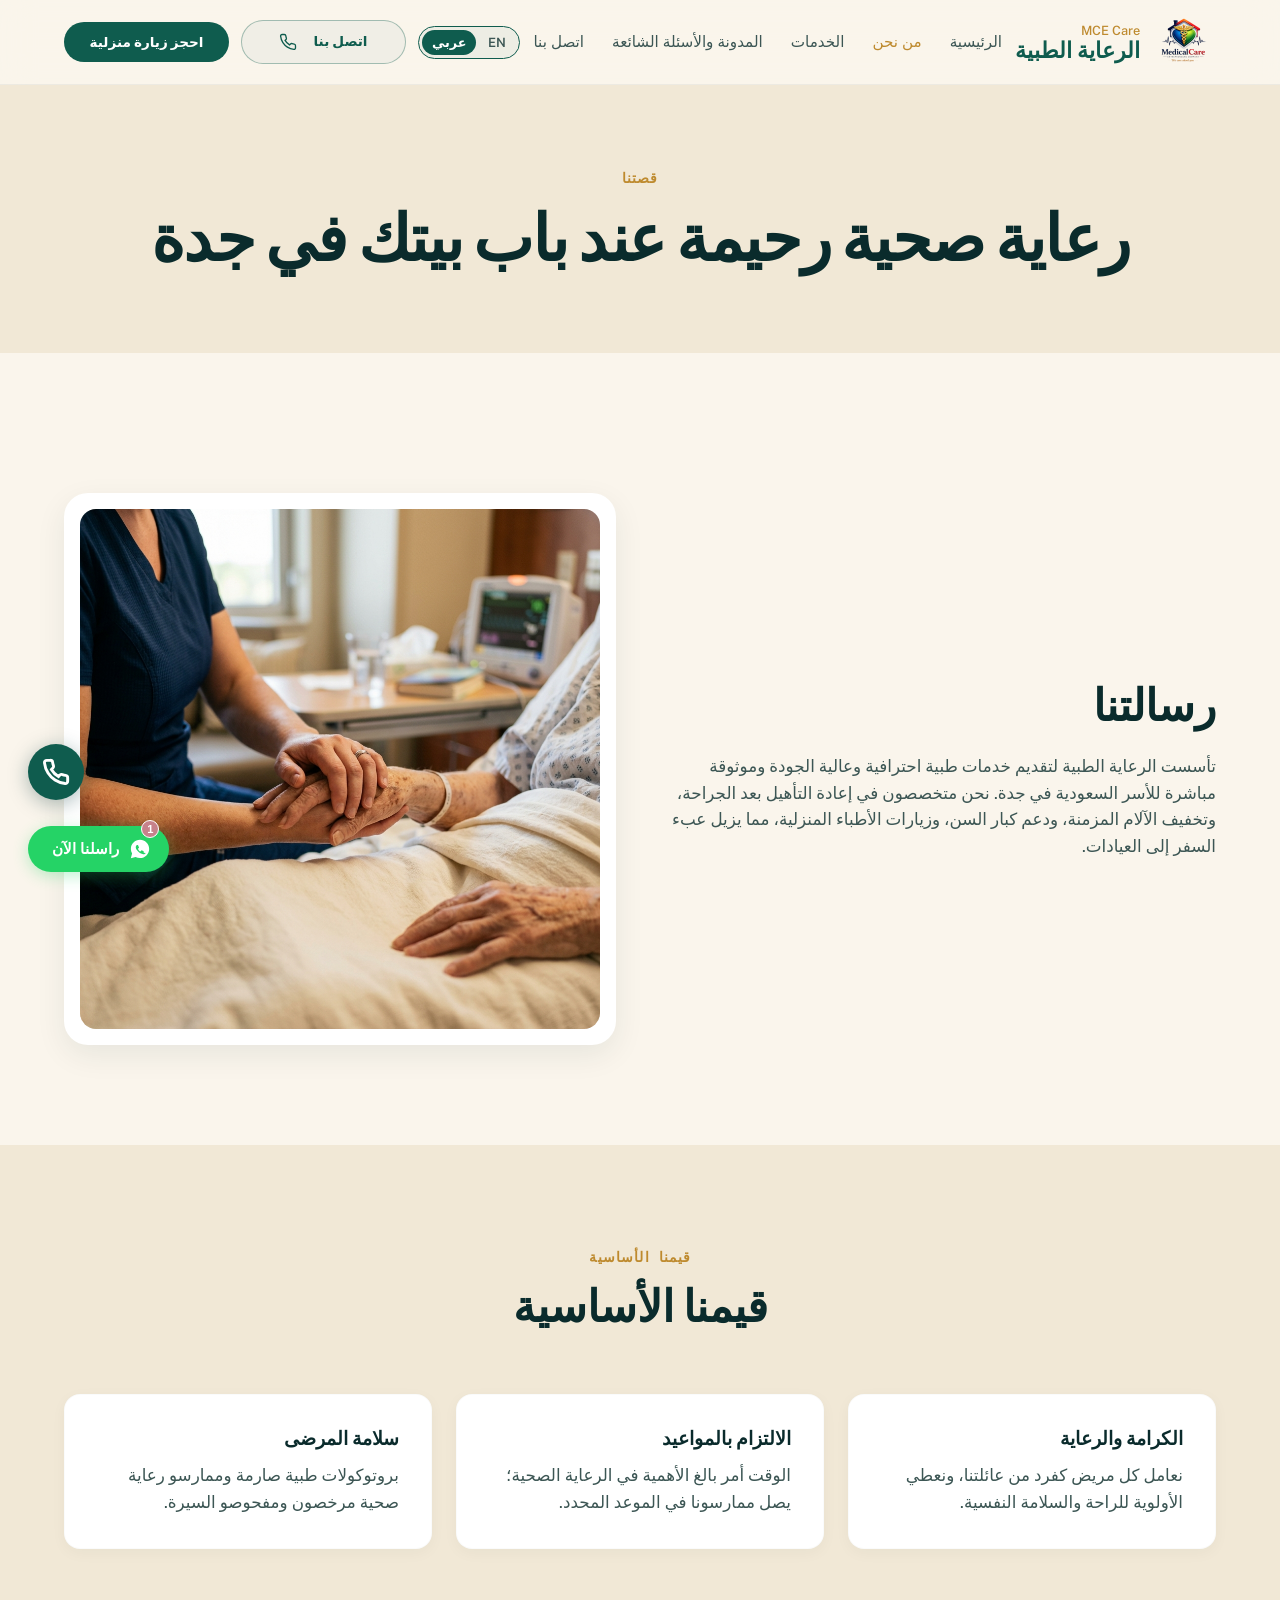
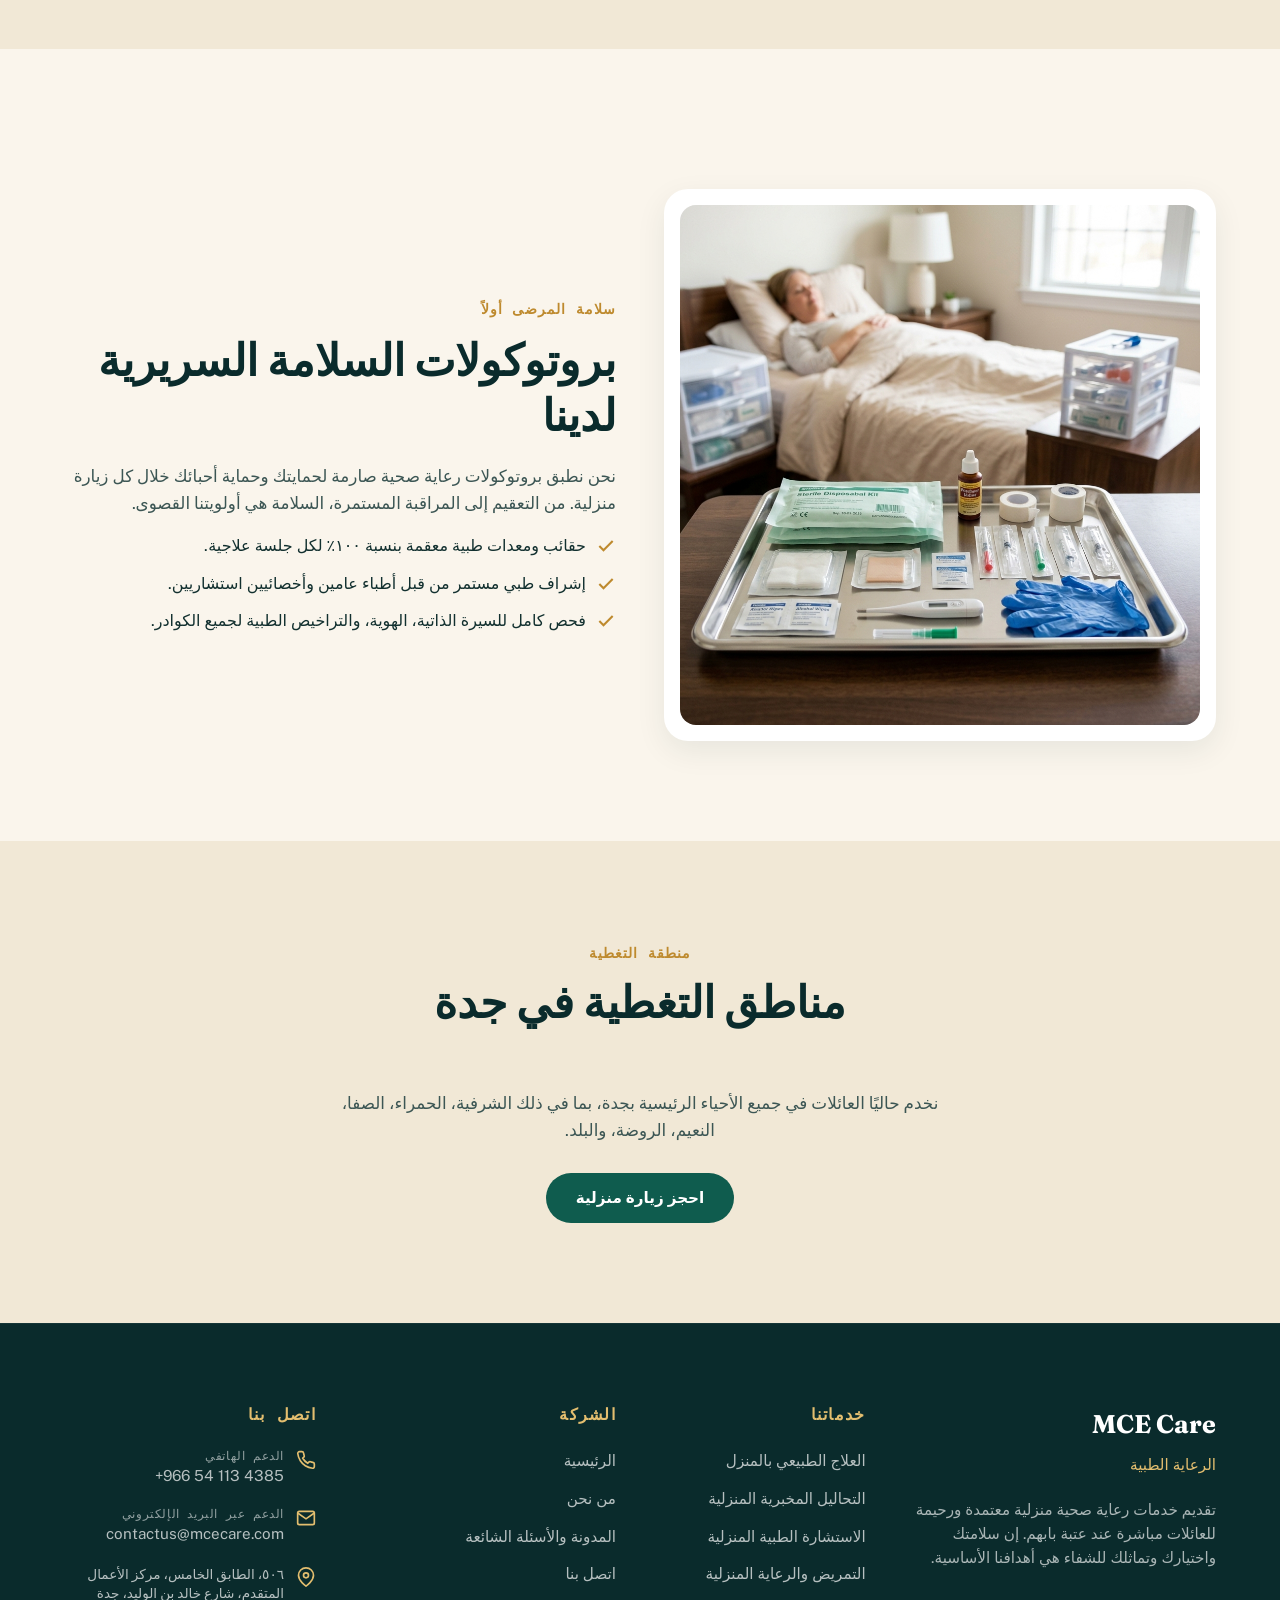
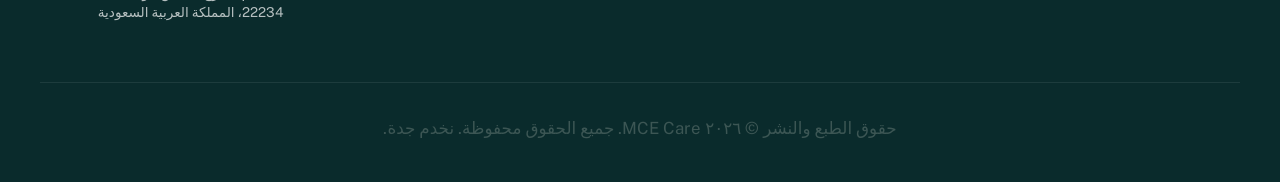
==== commit 2fddc47d: "Update address across all pages to include postal code 22234" ====
--- a/about.html
+++ b/about.html
@@ -242,7 +242,7 @@
           <svg class="footer-contact-icon" width="20" height="20" viewBox="0 0 24 24" fill="none" stroke="currentColor" stroke-width="2" aria-hidden="true"><path d="M21 10c0 7-9 13-9 13s-9-6-9-13a9 9 0 0 1 18 0z"/><circle cx="12" cy="10" r="3"/></svg>
           <div>
             <address style="font-style: normal; font-size: 0.85rem;" data-i18n="footer_address">
-              506, 5th Floor, Advanced Business Center, Khaled Ibn Al Walid, Jeddah, KSA
+              506, 5th Floor, Advanced Business Center, Khaled Ibn Al Walid, Jeddah 22234, KSA
             </address>
           </div>
         </div>
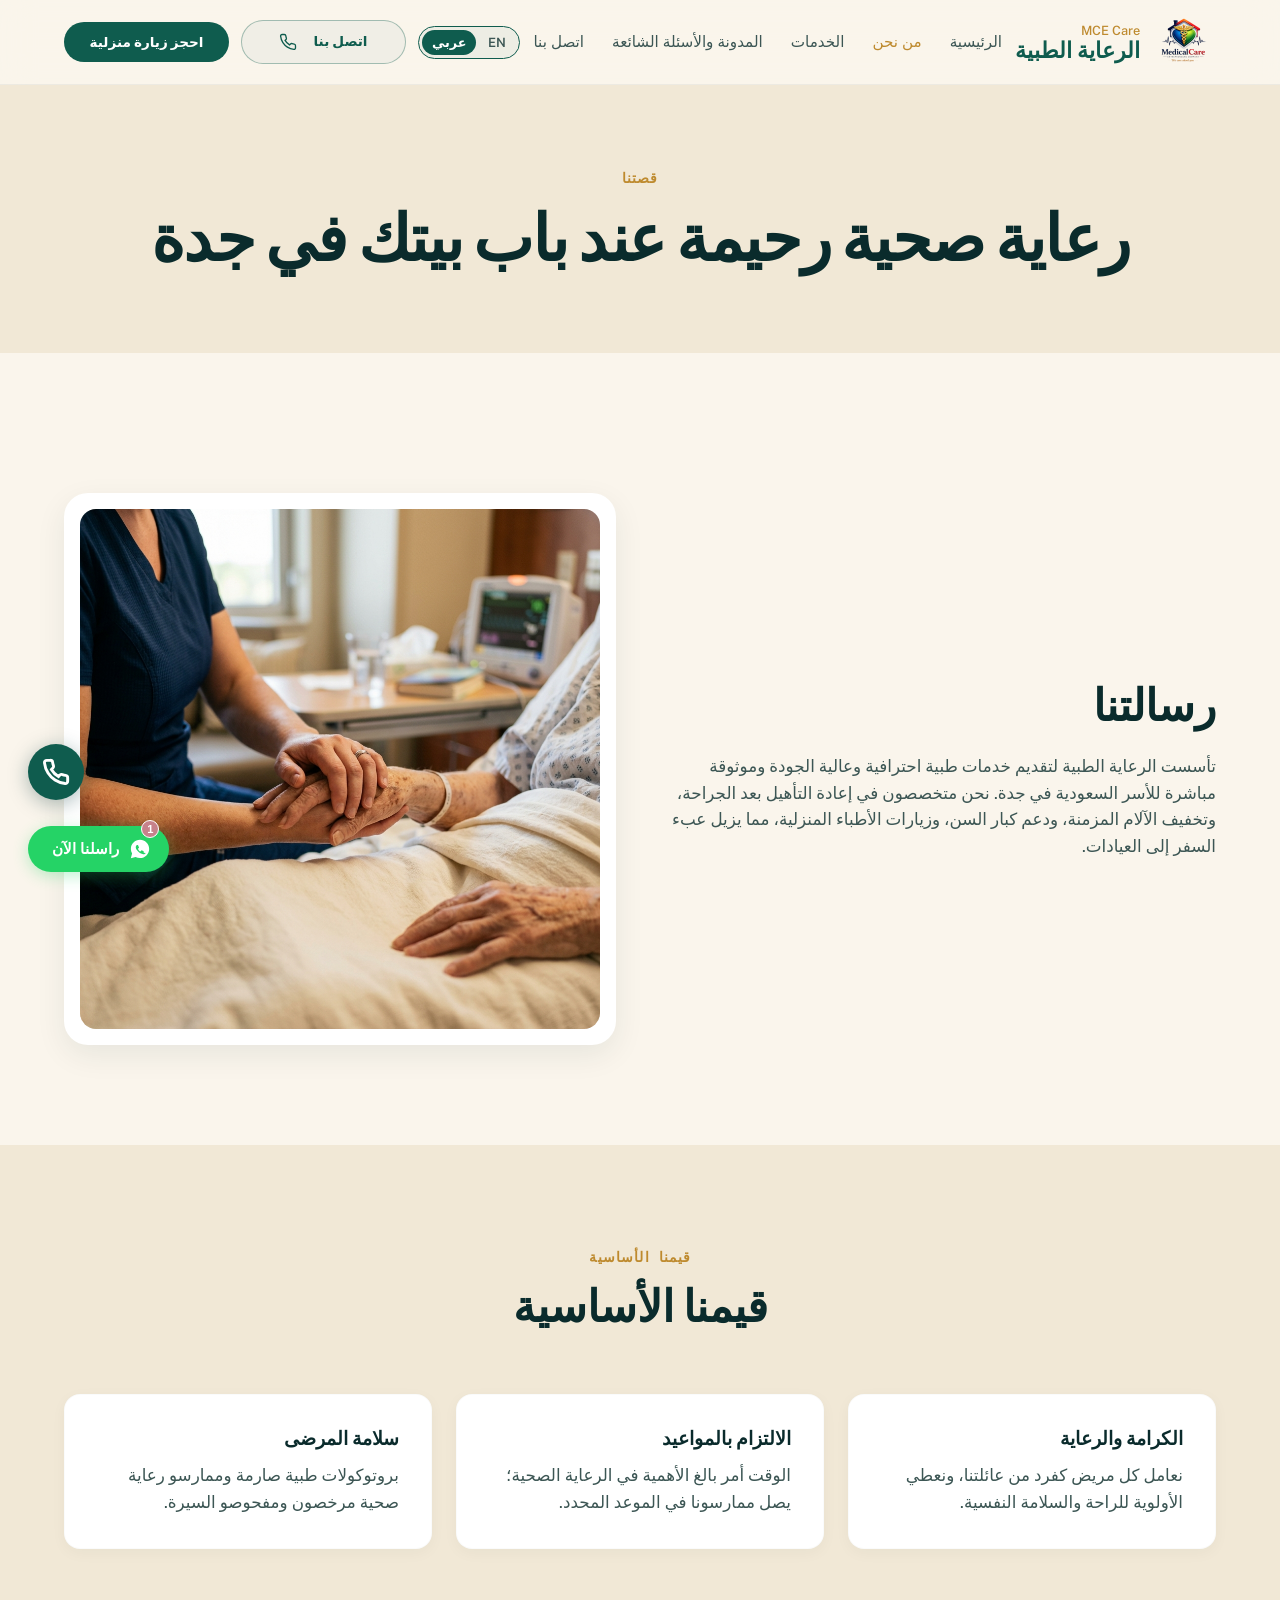
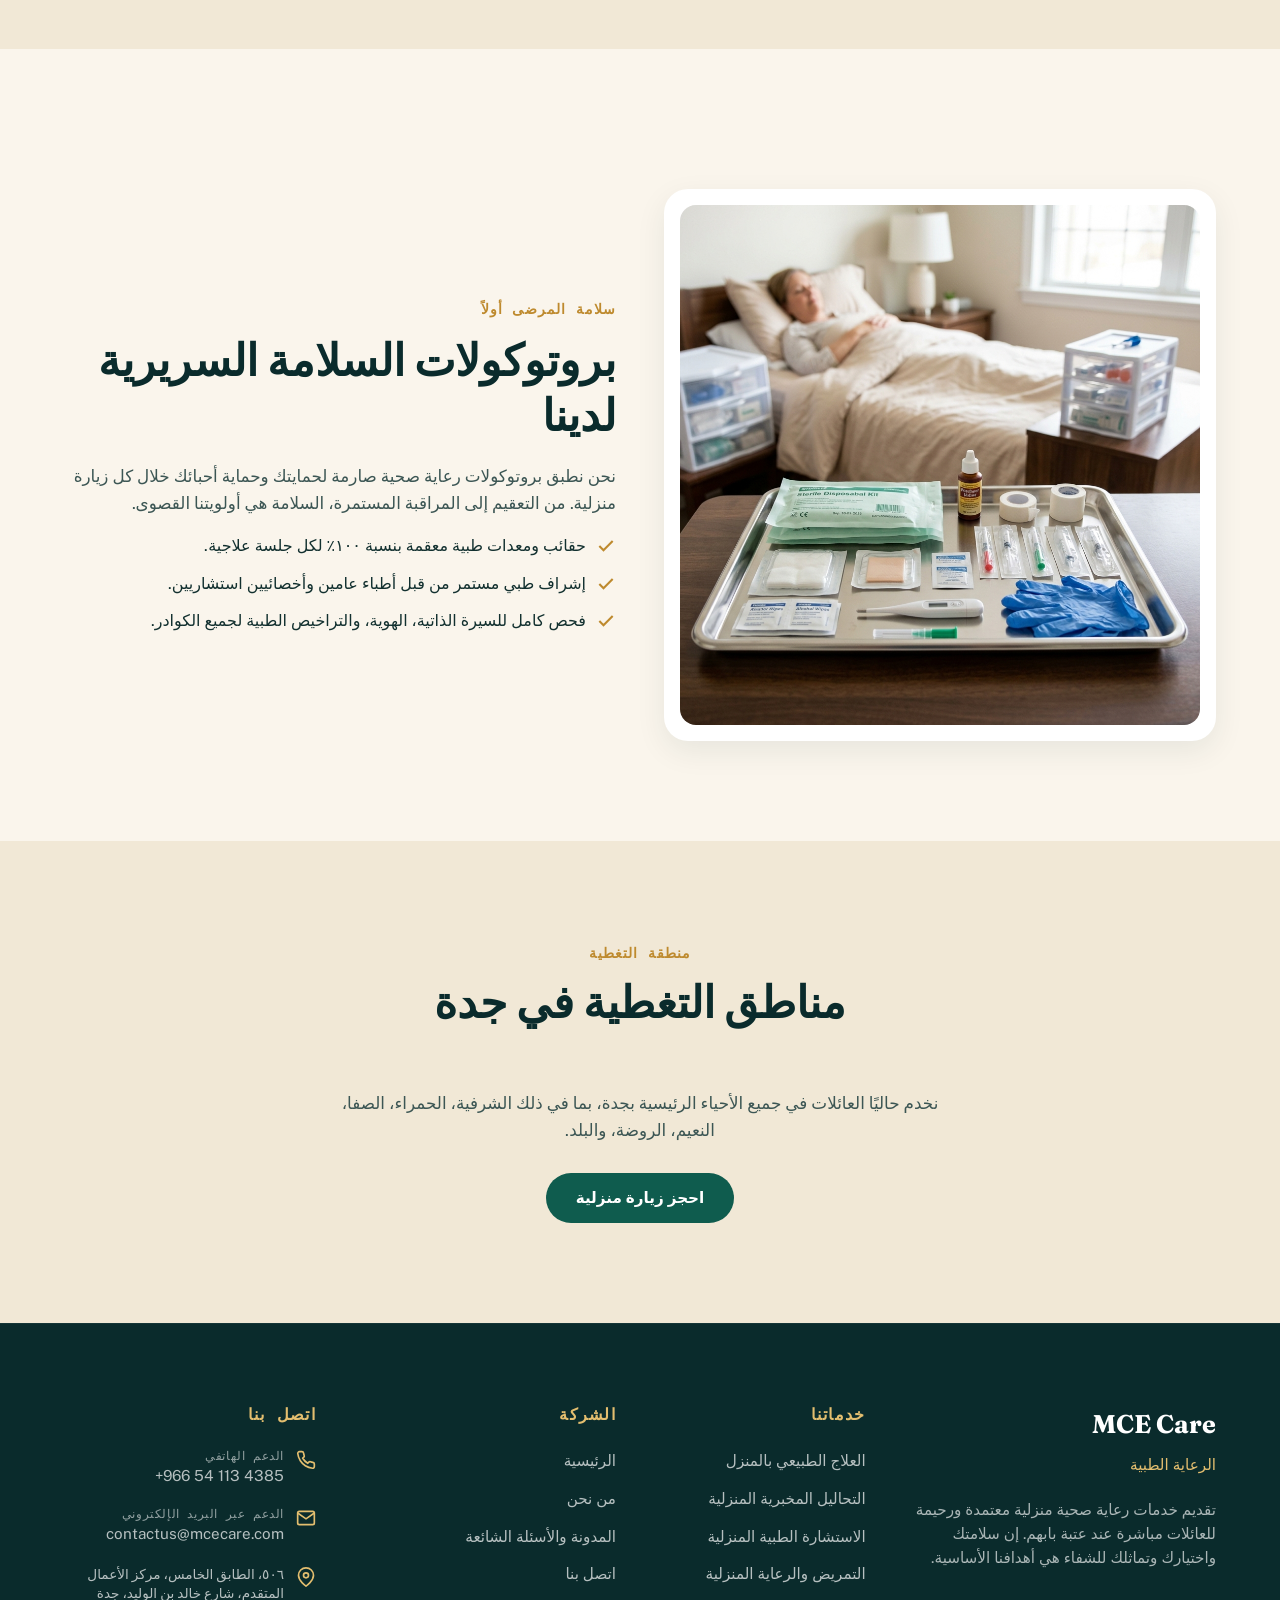
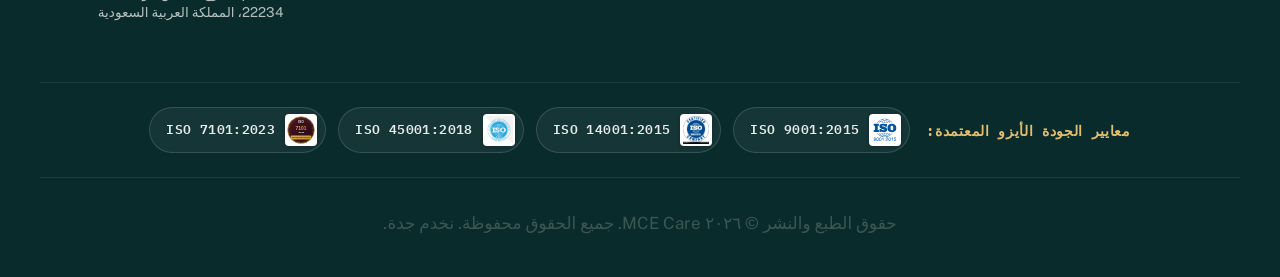
==== commit 824cd8d5: "Add official partner logos (MOH, Monshaat, SBC) and ISO certification standards to footer" ====
--- a/about.html
+++ b/about.html
@@ -248,6 +248,27 @@
         </div>
       </div>
     </div>
+    <div class="container footer-iso-bar">
+      <span class="footer-iso-label" data-i18n="footer_iso_title">ISO Certified Standards:</span>
+      <div class="footer-iso-badges">
+        <div class="iso-badge-pill" title="ISO 9001:2015 Quality Management System">
+          <img src="Public/logo/iso-9001.svg" alt="ISO 9001:2015 Logo" class="iso-badge-img" loading="lazy">
+          <span class="iso-num">ISO 9001:2015</span>
+        </div>
+        <div class="iso-badge-pill" title="ISO 14001:2015 Environmental Management System">
+          <img src="Public/logo/14001.jfif" alt="ISO 14001:2015 Logo" class="iso-badge-img" loading="lazy">
+          <span class="iso-num">ISO 14001:2015</span>
+        </div>
+        <div class="iso-badge-pill" title="ISO 45001:2018 Occupational Health & Safety">
+          <img src="Public/logo/45001.jfif" alt="ISO 45001:2018 Logo" class="iso-badge-img" loading="lazy">
+          <span class="iso-num">ISO 45001:2018</span>
+        </div>
+        <div class="iso-badge-pill" title="ISO 7101:2023 Healthcare Quality Management">
+          <img src="Public/logo/iso-7101.svg" alt="ISO 7101:2023 Logo" class="iso-badge-img" loading="lazy">
+          <span class="iso-num">ISO 7101:2023</span>
+        </div>
+      </div>
+    </div>
     <div class="container footer-bottom">
       <p data-i18n="footer_copyright">Copyright © 2026 MCE Care. All rights reserved. Serving Jeddah.</p>
     </div>
--- a/css/style.css
+++ b/css/style.css
@@ -231,6 +231,36 @@
   letter-spacing: 0.05em;
 }
 
+.form-price-badge-preview {
+  display: none;
+  align-items: center;
+  gap: 6px;
+  margin-top: 8px;
+  padding: 6px 12px;
+  background-color: rgba(212, 175, 55, 0.1);
+  border: 1px dashed var(--gold);
+  border-radius: var(--radius-md);
+  font-size: 0.85rem;
+  color: var(--teal-deep);
+  transition: all 0.25s ease-in-out;
+}
+
+.form-price-badge-preview.visible {
+  display: flex;
+  animation: fadeInPrice 0.3s ease-out;
+}
+
+.form-price-badge-preview .price-val {
+  color: var(--teal-deep);
+  font-weight: 700;
+  font-family: var(--font-mono);
+}
+
+@keyframes fadeInPrice {
+  from { opacity: 0; transform: translateY(-4px); }
+  to { opacity: 1; transform: translateY(0); }
+}
+
 .service-badges {
   display: flex;
   gap: 8px;
@@ -1447,6 +1477,90 @@
   text-align: center;
   font-size: 0.85rem;
   color: rgba(255, 255, 255, 0.45);
+}
+
+.footer-iso-bar {
+  border-top: 1px solid rgba(255, 255, 255, 0.08);
+  padding-top: 24px;
+  padding-bottom: 24px;
+  display: flex;
+  align-items: center;
+  justify-content: center;
+  flex-wrap: wrap;
+  gap: 16px;
+}
+
+.footer-iso-label {
+  font-family: var(--font-mono);
+  font-size: 0.85rem;
+  color: var(--gold-light);
+  font-weight: 600;
+  text-transform: uppercase;
+  letter-spacing: 0.05em;
+}
+
+.footer-iso-badges {
+  display: flex;
+  align-items: center;
+  flex-wrap: wrap;
+  gap: 12px;
+}
+
+.iso-badge-pill {
+  display: inline-flex;
+  align-items: center;
+  gap: 10px;
+  background: rgba(255, 255, 255, 0.05);
+  border: 1px solid rgba(255, 255, 255, 0.14);
+  padding: 6px 16px 6px 8px;
+  border-radius: var(--radius-pill);
+  transition: all var(--transition-fast);
+  cursor: default;
+}
+
+html[dir="rtl"] .iso-badge-pill {
+  padding: 6px 8px 6px 16px;
+}
+
+.iso-badge-pill:hover {
+  background: rgba(190, 138, 46, 0.14);
+  border-color: rgba(190, 138, 46, 0.4);
+  transform: translateY(-2px);
+  box-shadow: 0 6px 16px rgba(0, 0, 0, 0.2);
+}
+
+.iso-badge-img {
+  width: 32px;
+  height: 32px;
+  object-fit: contain;
+  border-radius: 4px;
+  background-color: #ffffff;
+  padding: 2px;
+  box-shadow: 0 1px 4px rgba(0, 0, 0, 0.2);
+  transition: transform var(--transition-fast);
+}
+
+.iso-badge-pill:hover .iso-badge-img {
+  transform: scale(1.12);
+}
+
+.iso-num {
+  font-family: var(--font-mono);
+  font-size: 0.82rem;
+  font-weight: 600;
+  color: rgba(255, 255, 255, 0.9);
+  letter-spacing: 0.03em;
+}
+
+@media (max-width: 768px) {
+  .footer-iso-bar {
+    flex-direction: column;
+    gap: 12px;
+    text-align: center;
+  }
+  .footer-iso-badges {
+    justify-content: center;
+  }
 }
 
 .footer-bottom-compliance {
@@ -2412,3 +2526,138 @@
   justify-content: center;
   flex-shrink: 0;
 }
+
+/* ----------------------------------------------------
+   ACCREDITATIONS & PARTNERS SECTION
+   ---------------------------------------------------- */
+.accreditations-section {
+  background: linear-gradient(180deg, rgba(15, 61, 62, 0.02) 0%, rgba(15, 61, 62, 0.06) 100%);
+  border-top: 1px solid rgba(15, 61, 62, 0.08);
+  border-bottom: 1px solid rgba(15, 61, 62, 0.08);
+  padding: 70px 0;
+}
+
+.accreditations-header {
+  text-align: center;
+  max-width: 720px;
+  margin: 0 auto 48px auto;
+}
+
+.accreditations-subhead {
+  color: var(--ink-soft);
+  font-size: 1rem;
+  line-height: 1.6;
+  margin-top: 12px;
+}
+
+.accreditations-grid {
+  display: grid;
+  grid-template-columns: repeat(3, 1fr);
+  gap: 32px;
+  align-items: stretch;
+}
+
+.accreditation-card {
+  background: var(--white);
+  border: 1px solid rgba(15, 61, 62, 0.1);
+  border-radius: var(--radius-lg);
+  padding: 36px 28px;
+  display: flex;
+  flex-direction: column;
+  align-items: center;
+  text-align: center;
+  box-shadow: 0 4px 20px rgba(0, 0, 0, 0.03);
+  transition: transform var(--transition-normal), box-shadow var(--transition-normal), border-color var(--transition-normal);
+  position: relative;
+  overflow: hidden;
+}
+
+.accreditation-card::before {
+  content: '';
+  position: absolute;
+  top: 0;
+  left: 0;
+  right: 0;
+  height: 3px;
+  background: linear-gradient(90deg, var(--teal) 0%, var(--gold) 100%);
+  opacity: 0;
+  transition: opacity var(--transition-normal);
+}
+
+.accreditation-card:hover {
+  transform: translateY(-6px);
+  box-shadow: 0 12px 32px rgba(15, 61, 62, 0.12);
+  border-color: rgba(190, 138, 46, 0.3);
+}
+
+.accreditation-card:hover::before {
+  opacity: 1;
+}
+
+.accreditation-logo-wrapper {
+  width: 100%;
+  height: 90px;
+  display: flex;
+  align-items: center;
+  justify-content: center;
+  margin-bottom: 20px;
+  padding: 10px;
+}
+
+.accreditation-logo {
+  max-width: 100%;
+  max-height: 80px;
+  width: auto;
+  height: auto;
+  object-fit: contain;
+  filter: drop-shadow(0 2px 4px rgba(0, 0, 0, 0.05));
+  transition: transform var(--transition-fast);
+}
+
+.accreditation-card:hover .accreditation-logo {
+  transform: scale(1.05);
+}
+
+.accreditation-name {
+  font-family: var(--font-display);
+  font-size: 1.25rem;
+  color: var(--teal-deep);
+  font-weight: 700;
+  margin-bottom: 8px;
+}
+
+.accreditation-badge {
+  display: inline-block;
+  font-size: 0.8rem;
+  font-weight: 600;
+  color: var(--teal);
+  background-color: rgba(15, 92, 78, 0.08);
+  border: 1px solid rgba(15, 92, 78, 0.15);
+  padding: 4px 14px;
+  border-radius: var(--radius-pill);
+  margin-top: auto;
+}
+
+@media (max-width: 992px) {
+  .accreditations-grid {
+    grid-template-columns: repeat(2, 1fr);
+    gap: 24px;
+  }
+}
+
+@media (max-width: 600px) {
+  .accreditations-grid {
+    grid-template-columns: 1fr;
+    gap: 20px;
+  }
+  .accreditation-card {
+    padding: 28px 20px;
+  }
+  .accreditation-logo-wrapper {
+    height: 75px;
+  }
+  .accreditation-logo {
+    max-height: 65px;
+  }
+}
+
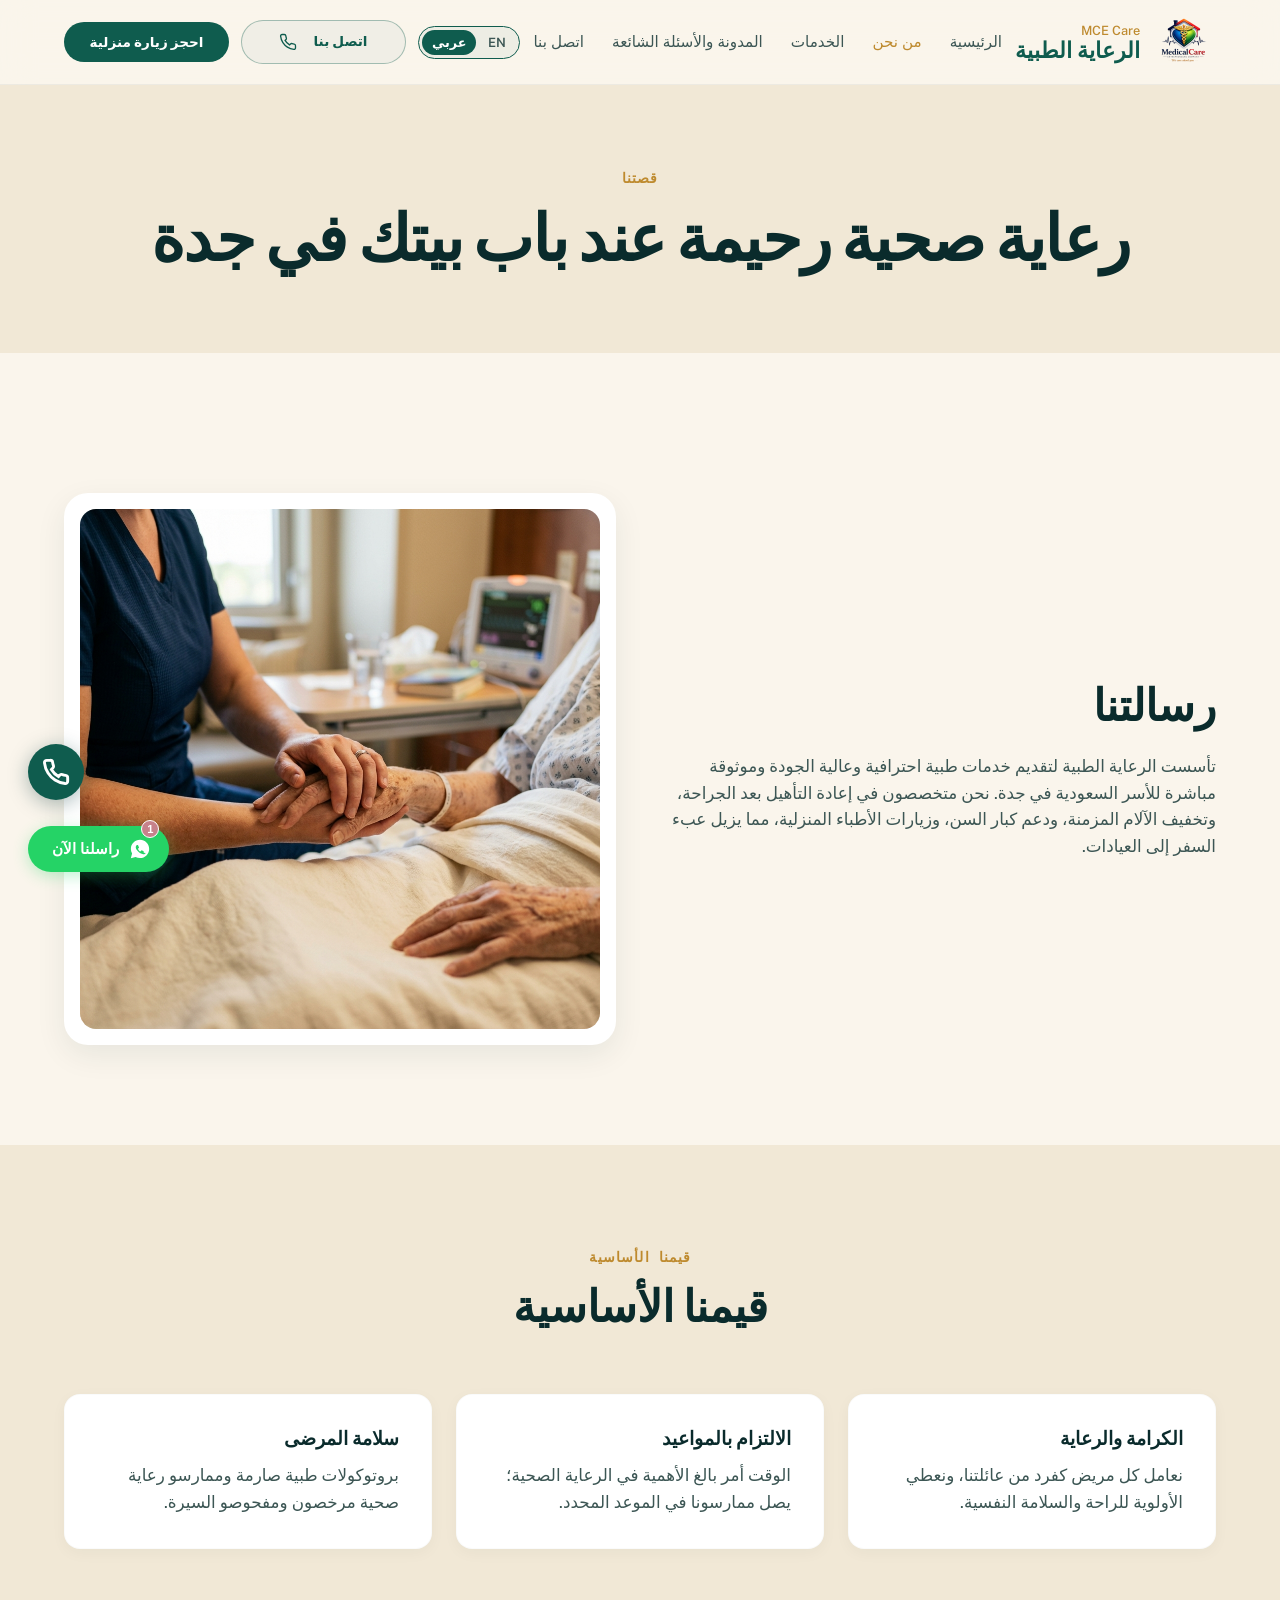
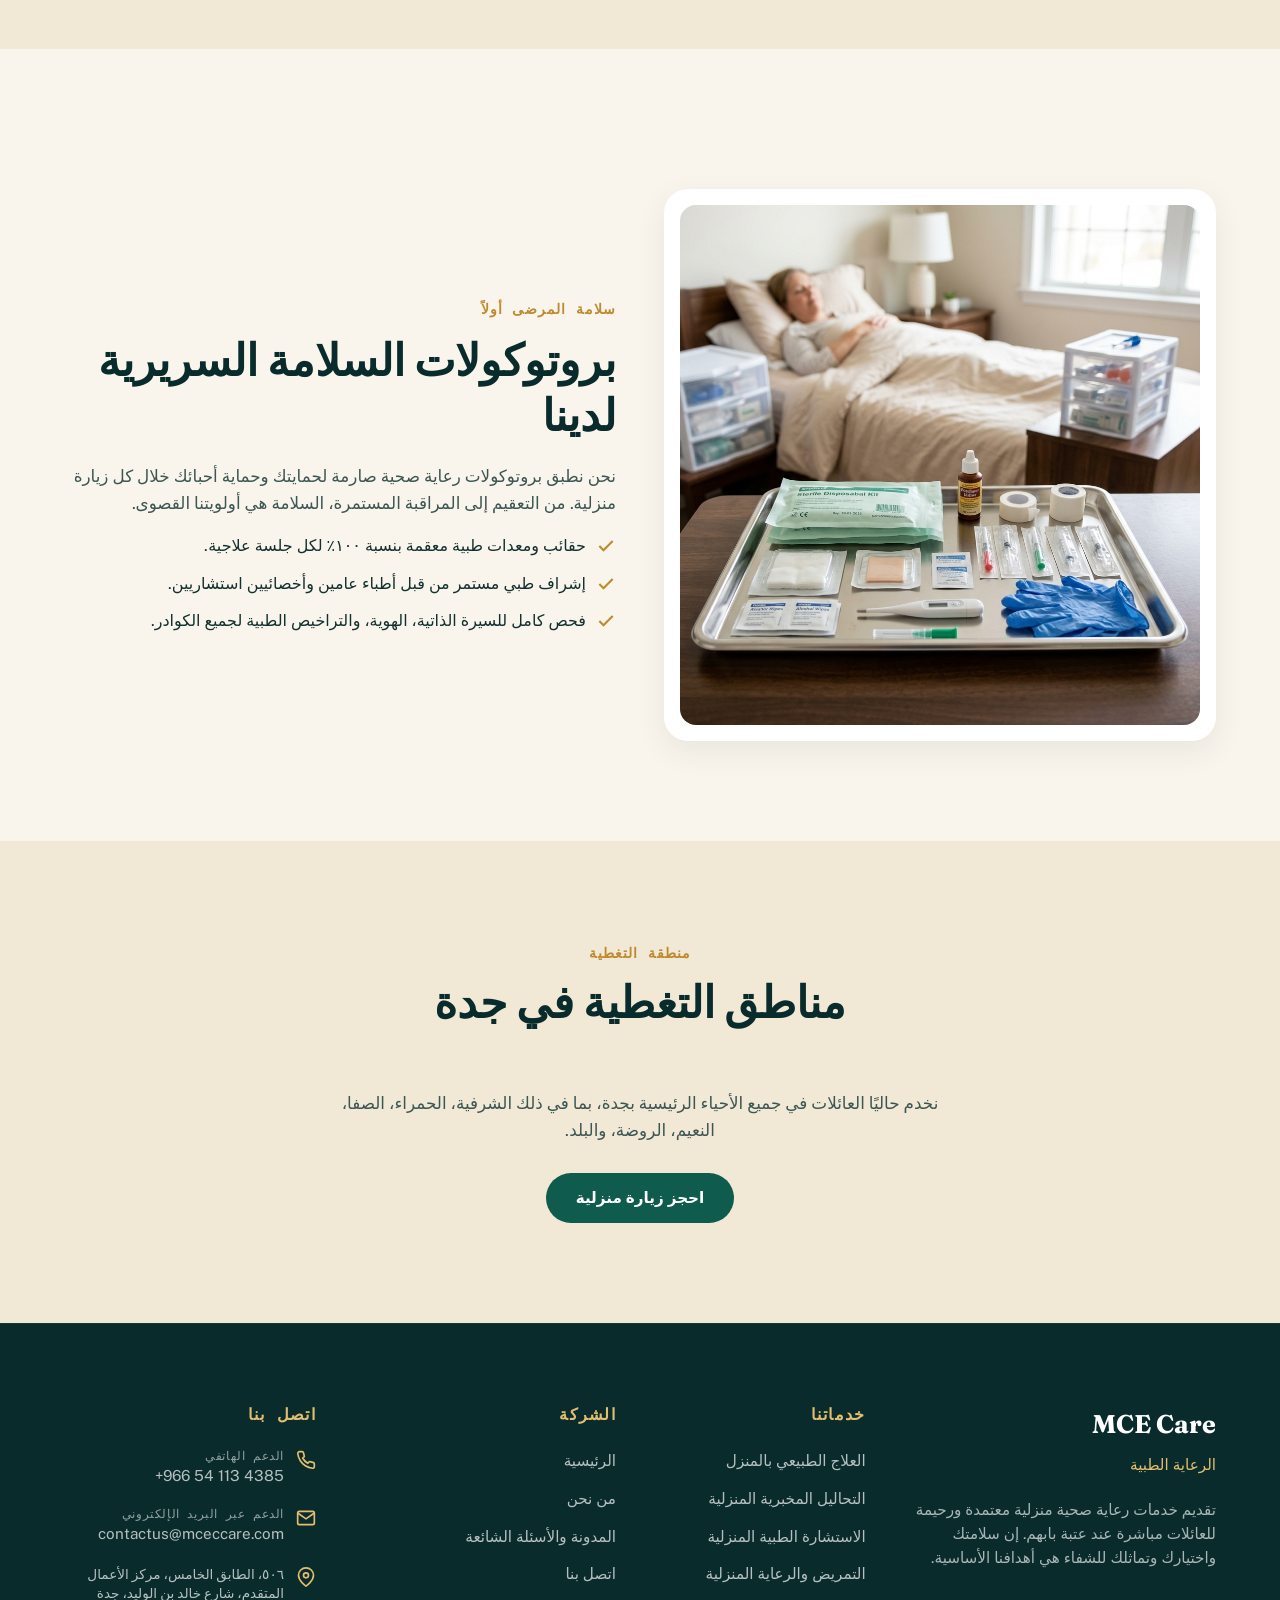
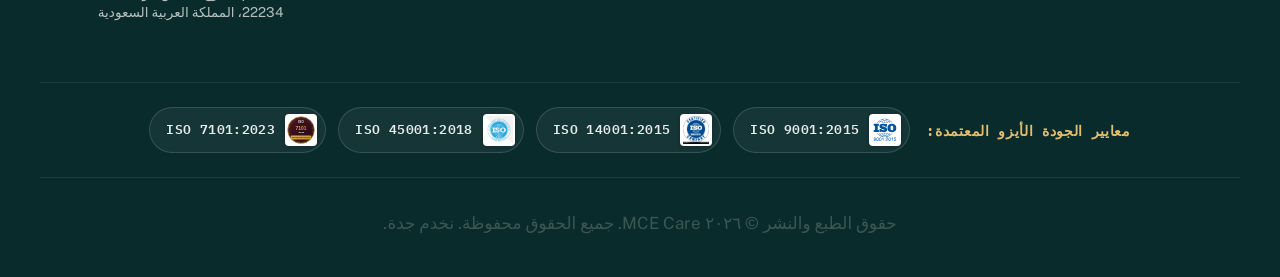
==== commit 782af180: "Update support email to contactus@mceccare.com across all pages" ====
--- a/about.html
+++ b/about.html
@@ -235,7 +235,7 @@
           <svg class="footer-contact-icon" width="20" height="20" viewBox="0 0 24 24" fill="none" stroke="currentColor" stroke-width="2" aria-hidden="true"><path d="M4 4h16c1.1 0 2 .9 2 2v12c0 1.1-.9 2-2 2H4c-1.1 0-2-.9-2-2V6c0-1.1.9-2 2-2z"/><polyline points="22,6 12,13 2,6"/></svg>
           <div>
             <div class="stat-label" data-i18n="footer_email_lbl">Email Support</div>
-            <a href="mailto:contactus@mcecare.com">contactus@mcecare.com</a>
+            <a href="mailto:contactus@mceccare.com">contactus@mceccare.com</a>
           </div>
         </div>
         <div class="footer-contact-item">
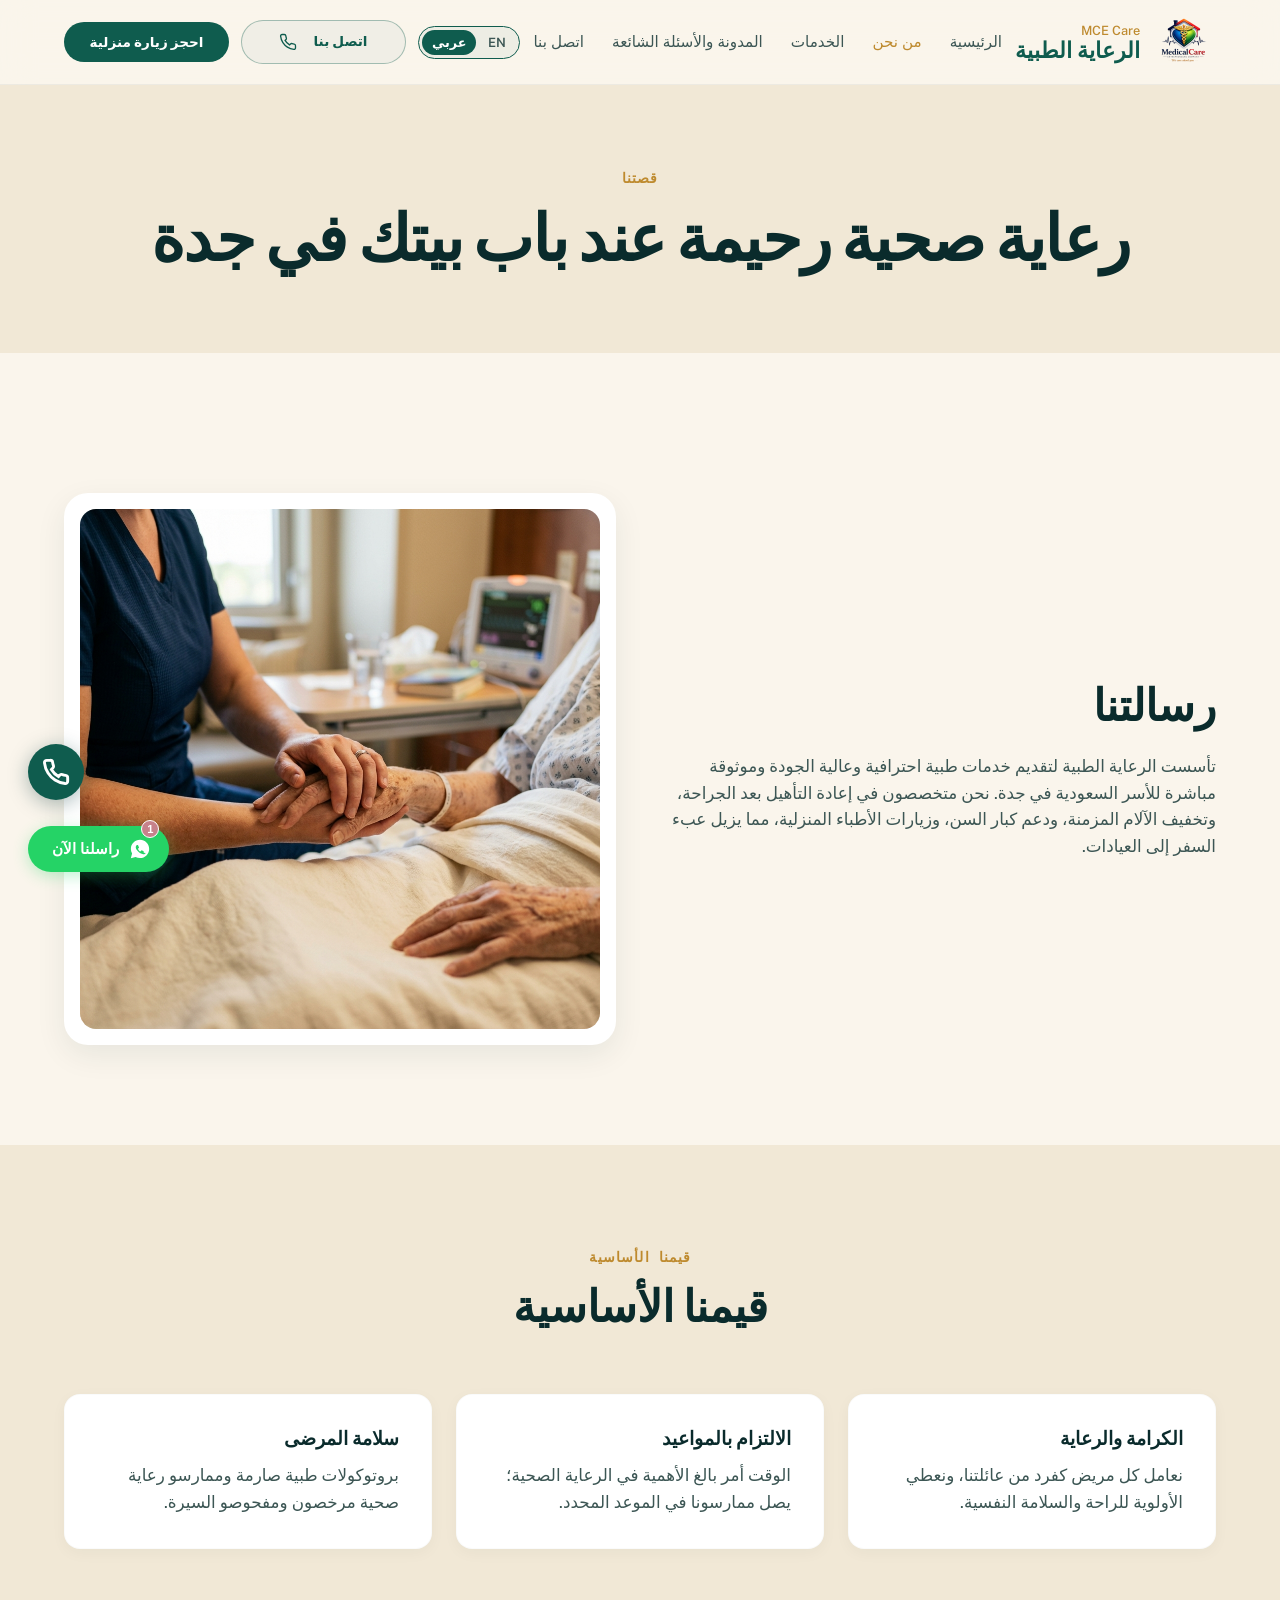
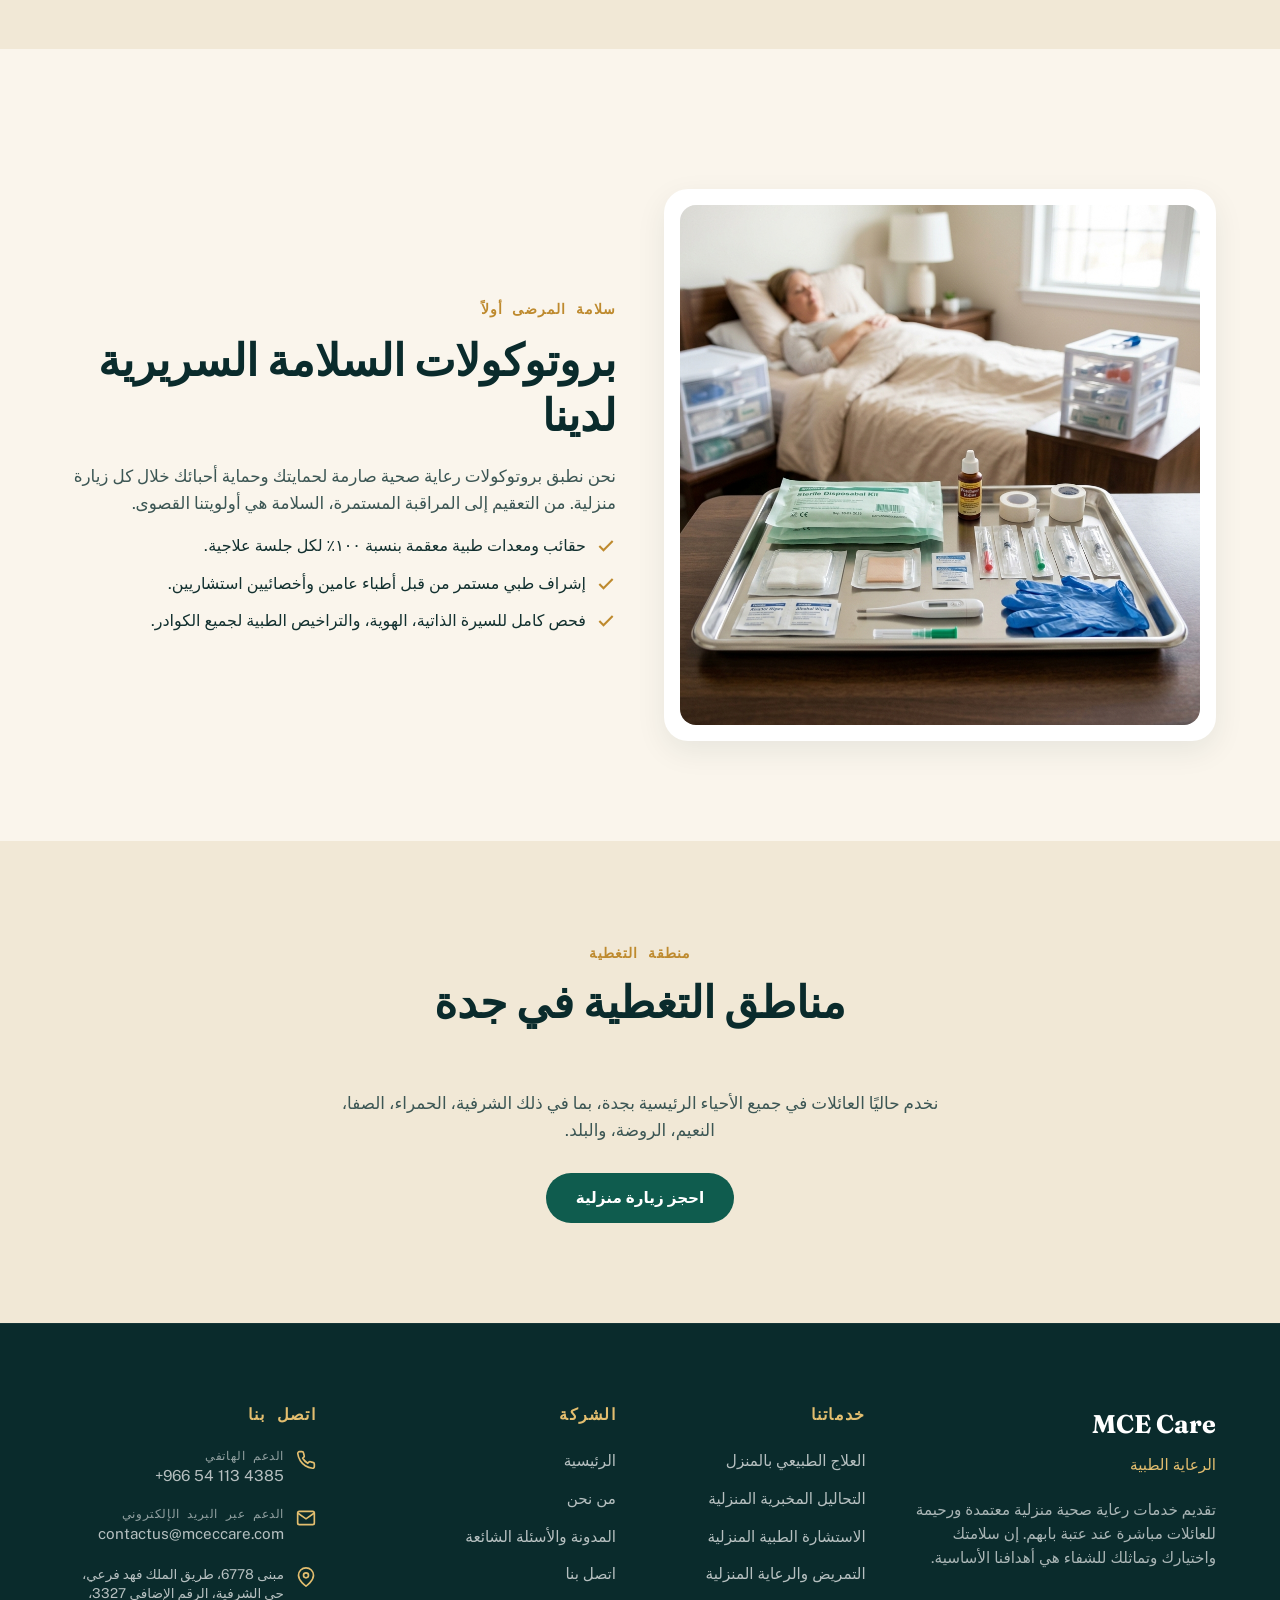
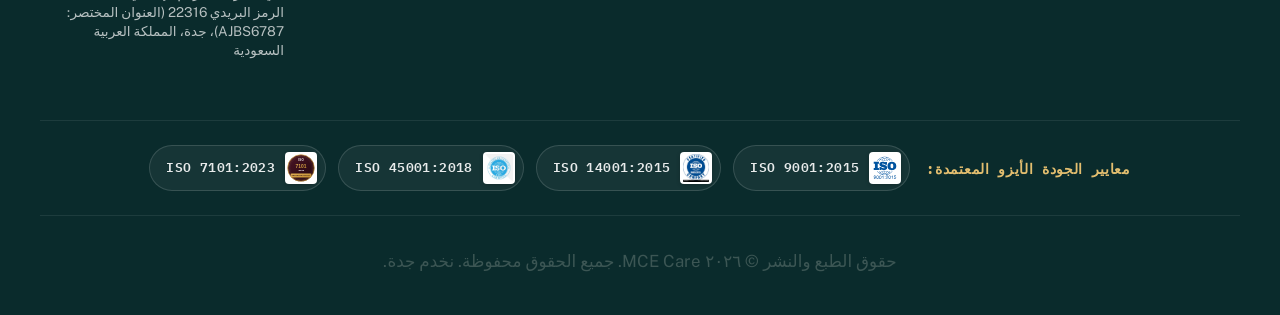
==== commit 41eea98d: "Update business address across website" ====
--- a/about.html
+++ b/about.html
@@ -242,7 +242,7 @@
           <svg class="footer-contact-icon" width="20" height="20" viewBox="0 0 24 24" fill="none" stroke="currentColor" stroke-width="2" aria-hidden="true"><path d="M21 10c0 7-9 13-9 13s-9-6-9-13a9 9 0 0 1 18 0z"/><circle cx="12" cy="10" r="3"/></svg>
           <div>
             <address style="font-style: normal; font-size: 0.85rem;" data-i18n="footer_address">
-              506, 5th Floor, Advanced Business Center, Khaled Ibn Al Walid, Jeddah 22234, KSA
+              Building 6778, King Fahad Branch Rd, Ash Sharafiyah Dist., Secondary No. 3327, Postal Code 22316 (Short Address: AJBS6787), Jeddah, Kingdom of Saudi Arabia
             </address>
           </div>
         </div>
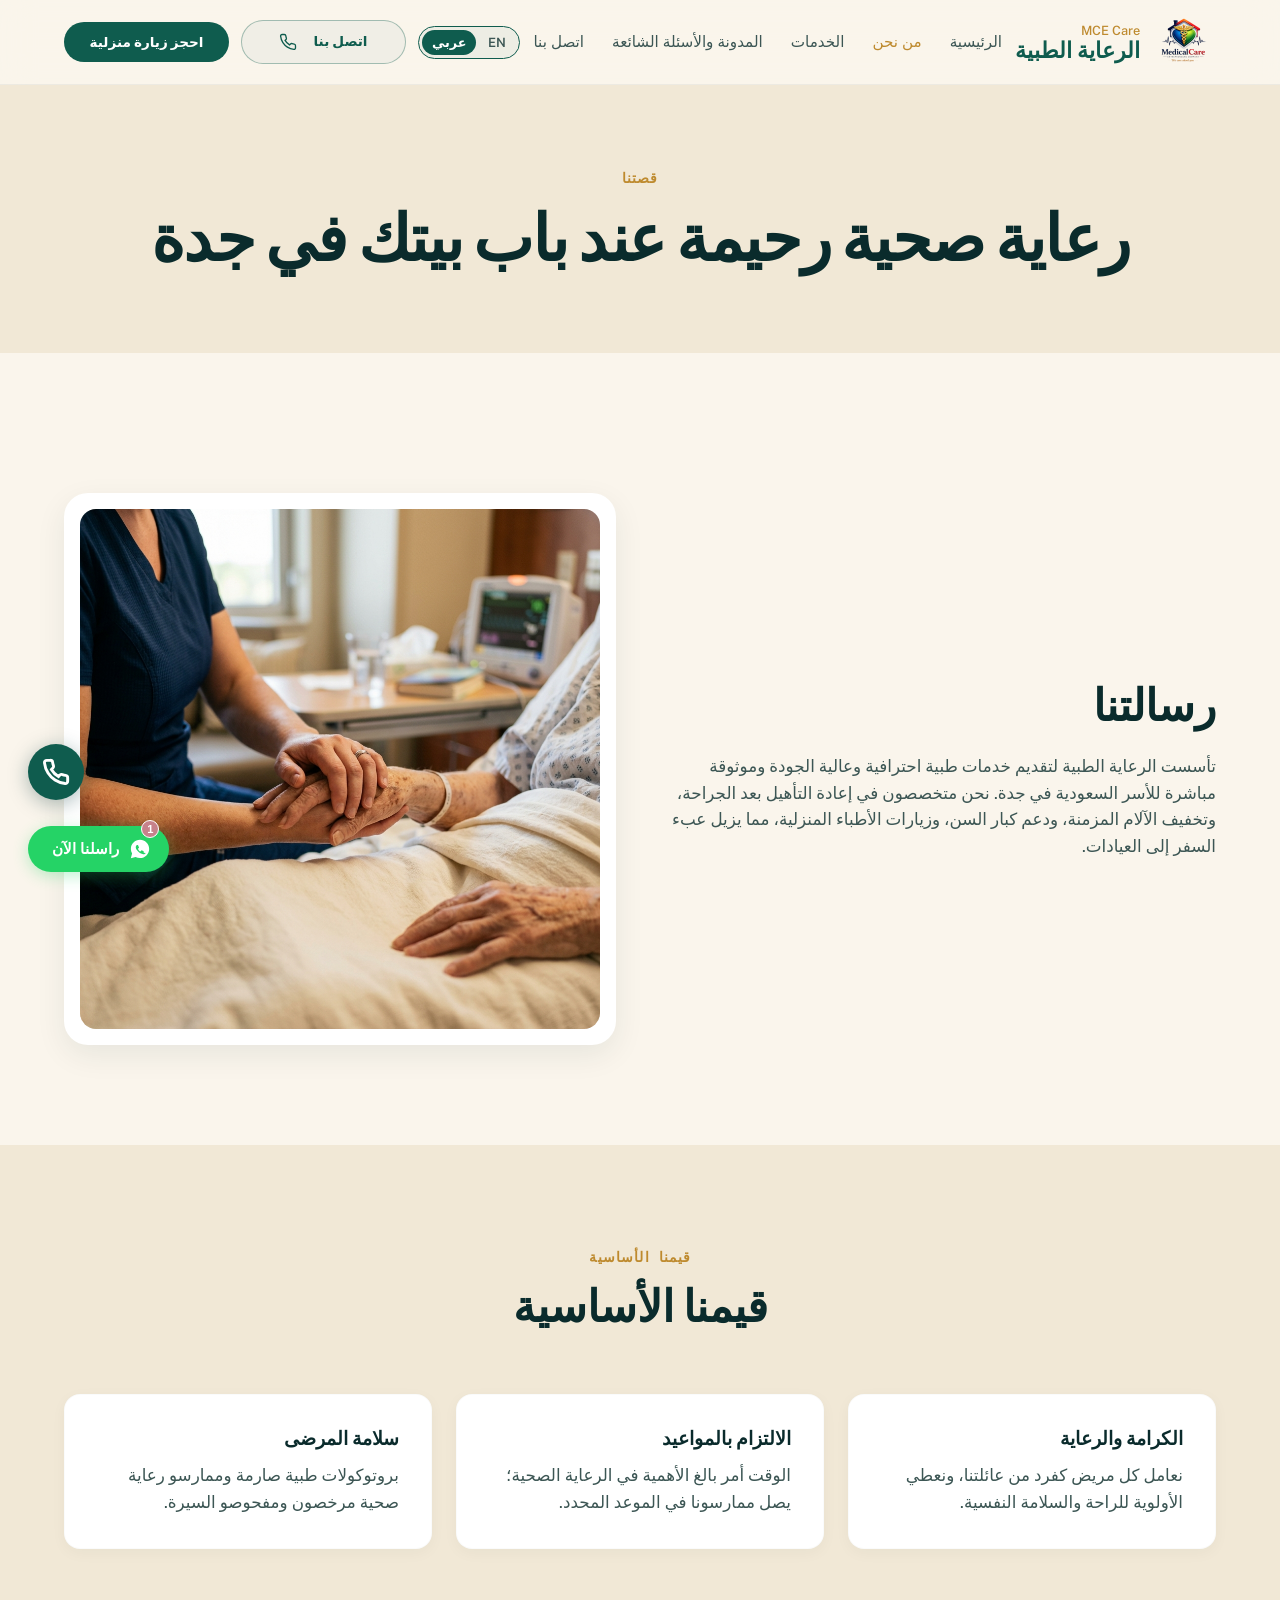
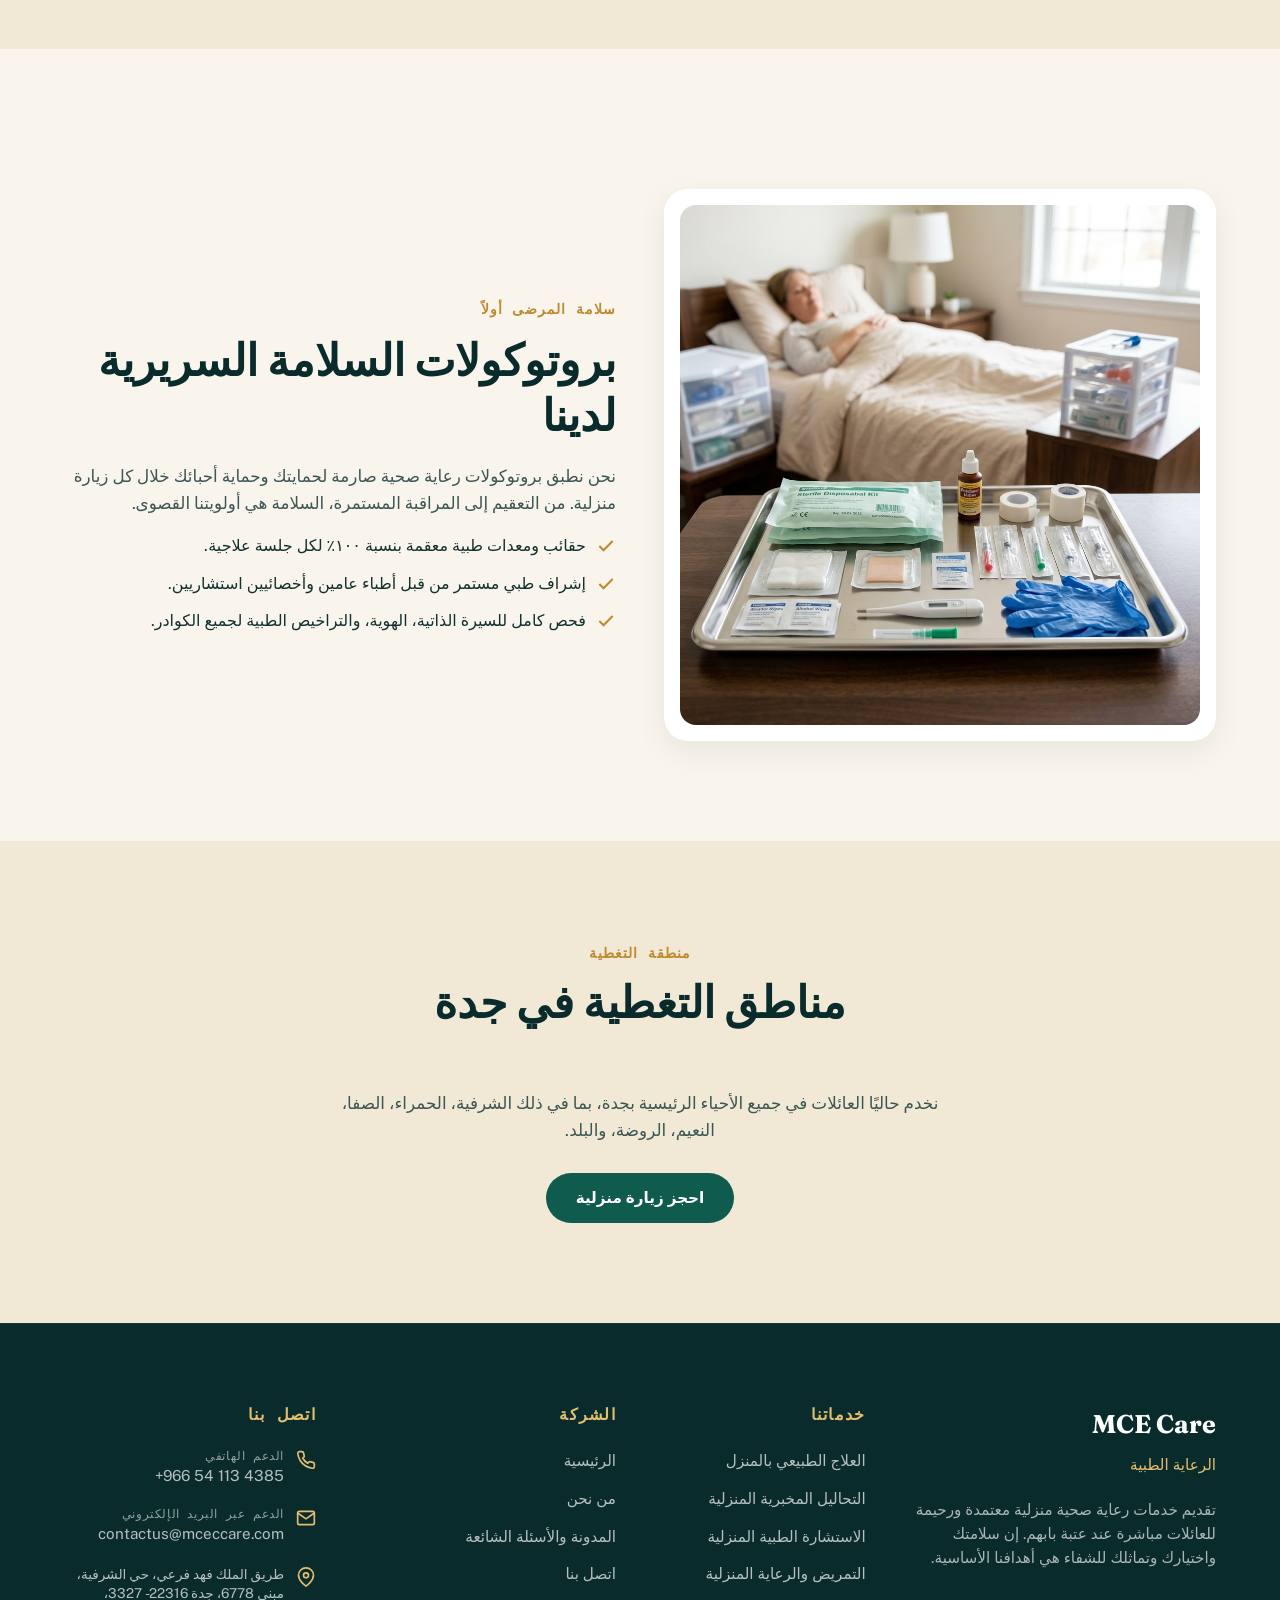
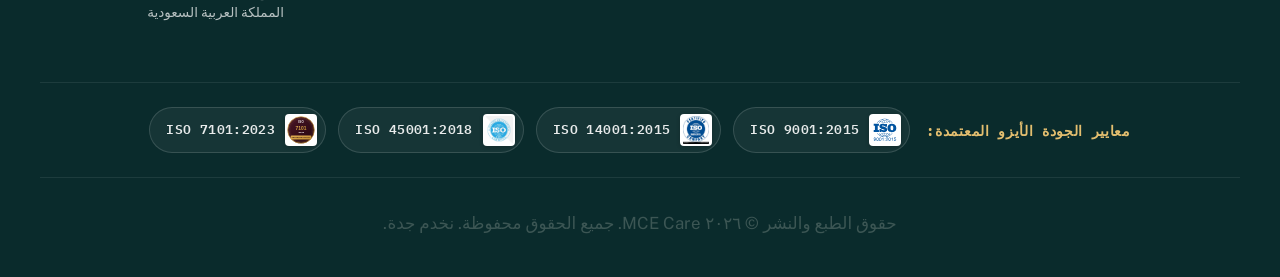
==== commit 13890a5f: "Apply compact footer address and detailed block format on contact page" ====
--- a/about.html
+++ b/about.html
@@ -242,7 +242,7 @@
           <svg class="footer-contact-icon" width="20" height="20" viewBox="0 0 24 24" fill="none" stroke="currentColor" stroke-width="2" aria-hidden="true"><path d="M21 10c0 7-9 13-9 13s-9-6-9-13a9 9 0 0 1 18 0z"/><circle cx="12" cy="10" r="3"/></svg>
           <div>
             <address style="font-style: normal; font-size: 0.85rem;" data-i18n="footer_address">
-              Building 6778, King Fahad Branch Rd, Ash Sharafiyah Dist., Secondary No. 3327, Postal Code 22316 (Short Address: AJBS6787), Jeddah, Kingdom of Saudi Arabia
+              Building 6778, King Fahad Branch Rd, Ash Sharafiyah Dist., Jeddah 22316 - 3327, Kingdom of Saudi Arabia
             </address>
           </div>
         </div>
